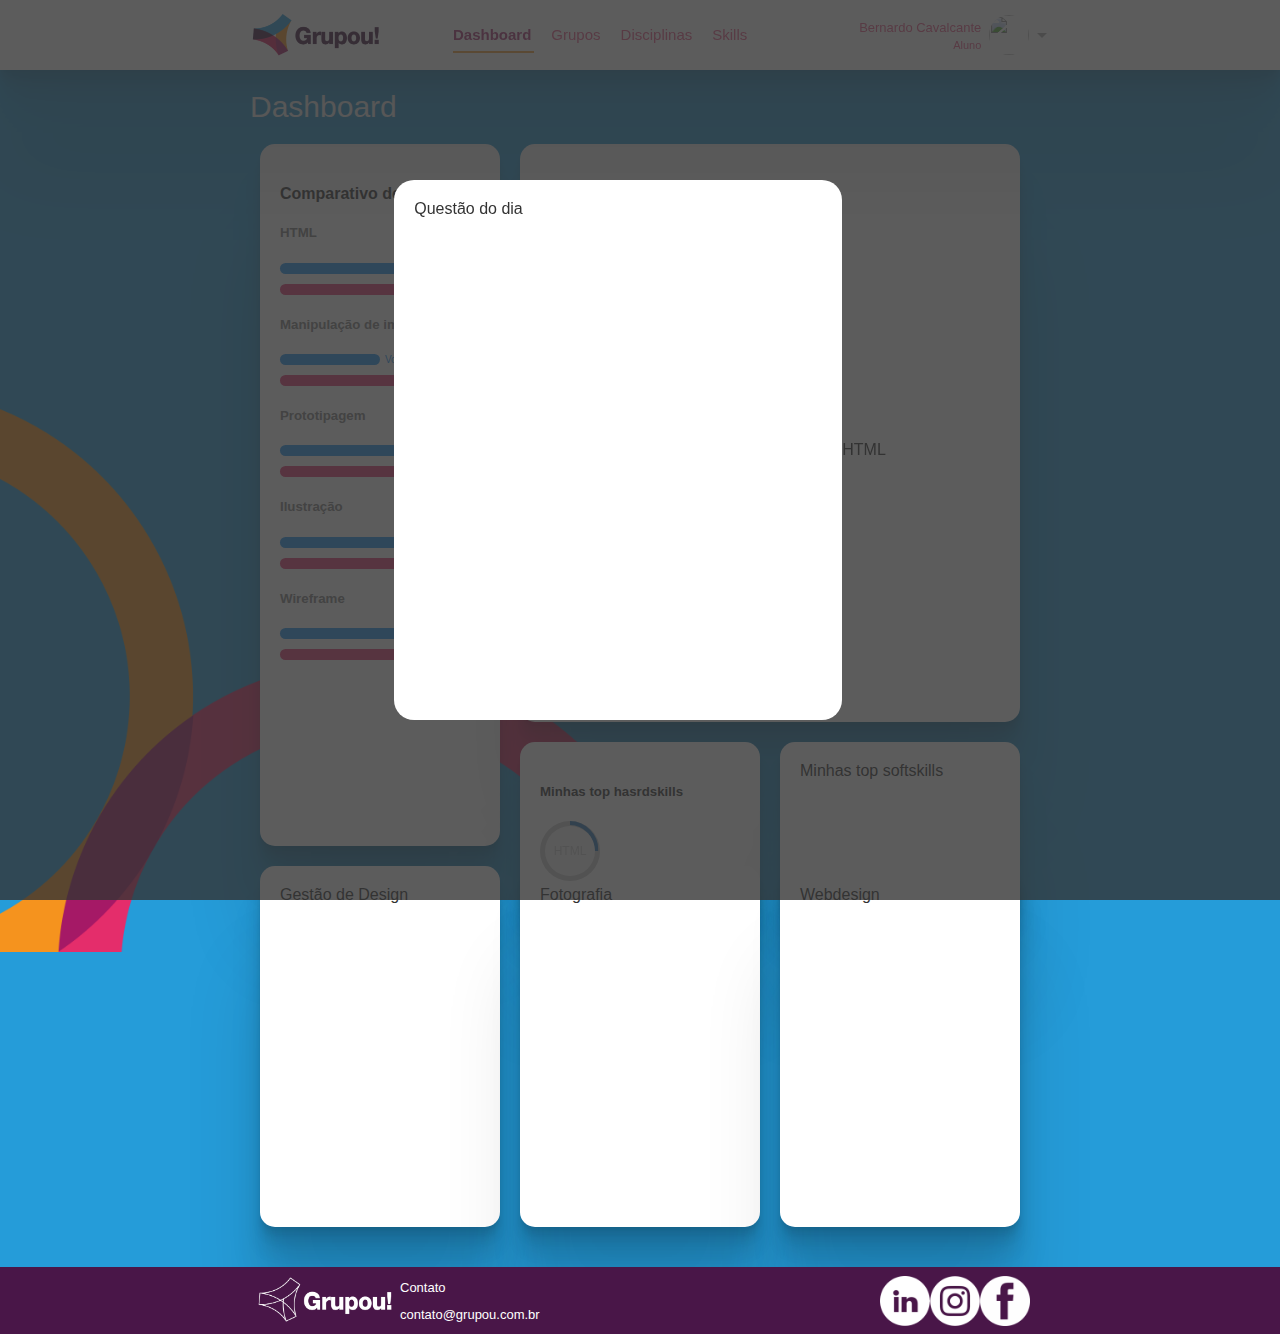
==== index.html @ 5cb22929 "adiciona arquivos" ====
<html>

<head>
    <title>Dashboard - Grupou!</title>
    <link rel="stylesheet" href="style.css"/>
    <link rel="stylesheet" href="circle.css">
</head>

<body>


    <div id="modal-overlay">
        <div id="modal">Questão do dia</div>

         <p>HTML</p>
         </div>
    </div>


    <div id="main">

        <div id="header" class="centered shadow">
            <div id="logo">
                <a href="../login/index.html">
                    <img src="images/logo.png" width="150px" />
                </a>

            </div>
            <div id="menu">
                <ul id="links">
                    <li>
                        <a href="#" class="active">Dashboard</a>
                    </li>
                    <li>
                        <a href="#">Grupos</a>
                    </li>
                    <li>
                        <a href="#">Disciplinas</a>
                    </li>
                    <li>
                        <a href="#">Skills</a>
                    </li>
                </ul>
            </div>
            <div id="profile">
                <div id="containerData">
                    <div>
                        <p>Bernardo Cavalcante</p>
                        <p class="small">Aluno</p>
                    </div>
                </div>
                <div id="avatar">
                    <img class="avatar" height="40px" src="https://randomuser.me/api/portraits/men/3.jpg" />
                </div>
                <div class="arrow-down"></div>
            </div>
        </div>

        <div id="content" class="centered">
            <div id="containerTitle">
                Dashboard
            </div>
            <div id="containerMain">
                <div id="containerLeft">
                    <div class="box shadow">
                        <h4>Comparativo de skills</h4>
                        <div id="skillHtml">
                            <h5>HTML</h5>
                            <div id="skillaluno"><span>Você</span></div>
                            <div id="skillturma"><span>Turma</span></div>
                        </div>
                        <div id="skillManipulacao_imagem">
                            <h5>Manipulação de imagem</h5>
                            <div id="skillaluno"><span>Você</span></div>
                            <div id="skillturma"><span>Turma</span></div>
                        </div>
                        <div id="skillPrototipagem">
                            <h5>Prototipagem</h5>
                            <div id="skillaluno"><span>Você</span></div>
                            <div id="skillturma"><span>Turma</span></div>
                        </div>
                        <div id="skillIlustracao">
                            <h5>Ilustração</h5>
                            <div id="skillaluno"><span>Você</span></div>
                            <div id="skillturma"><span>Turma</span></div>
                        </div>
                        <div id="skillWireframe">
                            <h5>Wireframe</h5>
                            <div id="skillaluno"><span>Você</span></div>
                            <div id="skillturma"><span>Turma</span></div>
                        </div>
                    </div>
                </div>
                <div id="containerRight">
                    <div id="containerTopStudents">
                        <div class="box shadow">
                            <h4>Alunos top skills</h4>

                            <div id="moldura-skill">

                                <div class="circle"> 
                                    <img src="https://i.stack.imgur.com/atUuf.png"
                                    width="108" height="80" border="0" alt="" style="display:block; border:none;">
                                </div>
                                <h5>Juliano Almeida</h5>
                                <h6>HTML</h6>
                            </div>
                            <div id="moldura-skill">
                                <div class="circle">
                                    <img src="https://i.stack.imgur.com/atUuf.png"
                                    width="108" height="80" border="0" alt="" style="display:block; border:none;">
                                </div>
                                <h5>Juliano Almeida</h5>
                                <h6>Ilustração</h6>
                            </div>
                            <div id="moldura-skill">
                                <div class="circle">
                                    <img src="https://i.stack.imgur.com/atUuf.png"
                                    width="108" height="80" border="0" alt="" style="display:block; border:none;">
                                </div>
                                <h5>Juliano Almeida</h5> 
                                <h6>C#</h6>

                                <div id="moldura-skill">
                                <div class="circle">
                                    <img src="https://i.stack.imgur.com/atUuf.png"
                                    width="108" height="80" border="0" alt="" style="display:block; border:none;">
                                </div>
                                <h5>Juliano Almeida</h5>
                                <h6>HTML</h6>
                            </div>
                            <div id="moldura-skill">
                                <div class="circle">
                                    <img src="https://i.stack.imgur.com/atUuf.png"
                                    width="108" height="80" border="0" alt="" style="display:block; border:none;">
                                </div>
                                <h5>Juliano Almeida</h5>
                                <h6>Ilustração</h6>
                            </div>
                          

                            </div>
                        </div>
                    </div>
                    <div id="containerSkills">
                        <div id="hardSkills">
                            <div class="box shadow">
                                <h5>Minhas top hasrdskills</h5>
                                <div class="c100 p25">
                                    <span>HTML</span>
                                    <div class="slice">
                                        <div class="bar"></div>
                                        <div class="fill"></div>
                                    </div>
                                </div>
                            </div>

                        </div>
                        <div id="softSkills">
                            <div class="box shadow">Minhas top softskills</div>
                        </div>
                    </div>
                </div>
            </div>
            <div id="containerSubjects">
                <div class="box shadow">Gestão de Design</div>
                <div class="box shadow">Fotografia</div>
                <div class="box shadow">Webdesign</div>
            </div>

        </div>

        <div id="footer" class="centered">
            <div id="logo">

                <img src="images/logo_white.png" width="150px" />


            </div>
            <div id="about">
                <p>Contato</p>
                <p>contato@grupou.com.br</p>
            </div>
            <div id="social">
                <img src="images/logo_linkedin.png" width="50px" />
                <img src="images/logo_instagram.png" width="50px" />
                <img src="images/logo_facebook.png" width="50px" />
            </div>
        </div>

    </div>

</body>

</html>
---- style.css ----
body {
    margin: 0;
    color: #fff;
    font-family: Verdana, Geneva, Tahoma, sans-serif;
    background: url(images/grafismo_backgroud.png) no-repeat fixed;
    background-color: #259cd9;
    background-size: 700px;
    background-position: left;
    background-position-y: 400px;
    color: #333;
}

a {
    text-decoration: none;
}

#main {
    display: flex;
    flex-direction: column;
    height: 100vh;
}

#header {
    background-color: #fff;
    height: 70px;
    display: flex;
    align-items: center;
    box-sizing: border-box;
    position: fixed;
    width: 100vw;
}

#header #logo {
    flex: 2;
    margin-left: -7px;
}

#header #menu {
    flex: 3;
    margin-top: 8px;
}

#header #menu ul#links {
    display: flex;
    flex-direction: row;
    list-style-type: none;
    color: #e85989;
}

#header #menu ul#links li {
    flex: 1
}

#header #menu ul#links li a {
    color: #e85989;
    font-size: 15px;
    margin-left: 20px;
}

#header #menu ul#links li a:after {
    content: ' ';
    border-bottom: 2px solid #fff;
    height: 2px;
    display: flex;
    width: 15%;
    padding-top: 5px;
    margin-left: 20px;
    padding-right: 67%;
}

#header #menu ul#links li a.active {
    color: #AC3376;
    font-weight: bold;
}

#header #menu ul#links li a:hover {
    color: #AC3376;
}

#header #menu ul#links li a:hover:after,
#header #menu ul#links li a.active:after {
    content: ' ';
    border-bottom: 2px solid #f59e3a;
    height: 2px;
    display: flex;
    width: 15%;
    padding-top: 5px;
}

#header #profile {
    flex: 1;
    display: flex;
    align-items: center;
    justify-content: flex-end;
    min-width: 300px;
}

#header #profile #containerData {
    display: flex;
    flex-direction: column;
}

#header #profile #containerData p {
    font-size: 13px;
    line-height: 4px;
    color: #e85989;
    text-align: right;
}

#header #profile #containerData p.small {
    font-size: 11px;
}

#header #profile #avatar {
    padding: 0px 8px;
}

.avatar {
    border-radius: 50%;
}

.arrow-down {
    width: 0;
    height: 0;
    border-left: 5px solid transparent;
    border-right: 5px solid transparent;
    border-top: 5px solid #aaa;
}

#content {
    flex: 1;
    display: flex;
    flex-direction: column;
    margin-top: 90px;
    margin-bottom: 50px;
}

#content #containerTitle {
    color: #fff;
    font-size: 30px;
}

#content #containerMain {
    flex: 2;
    display: flex;
    min-height: 600px;
    margin-top: 10px;
}

#content #containerMain #containerLeft {
    flex: 1;
    display: flex;
    flex-direction: column;
}

#content #containerMain #containerLeft h5 {
    color: gray;
}

#content #containerMain #containerLeft #skillHtml #skillaluno {
    width: 80%;
    background-color: #2196F3;
    border-radius: 10px;
    font-size: x-small;
    margin-top: 10px;
}

#content #containerMain #containerLeft #skillHtml #skillturma {
    width: 70%;
    background-color: #E53772;
    border-radius: 10px;
    font-size: x-small;
    margin-top: 10px;
}

#content #containerMain #containerLeft #skillHtml #skillaluno span {
    color: #2196F3;
    padding-left: 105%;
}

#content #containerMain #containerLeft #skillHtml #skillturma span {
    color: #E53772;
    padding-left: 105%;
}

#content #containerMain #containerLeft #skillManipulacao_imagem #skillaluno {
    width: 50%;
    background-color: #2196F3;
    border-radius: 10px;
    font-size: x-small;
    margin-top: 10px;
}

#content #containerMain #containerLeft #skillManipulacao_imagem #skillturma {
    width: 65%;
    background-color: #E53772;
    border-radius: 10px;
    font-size: x-small;
    margin-top: 10px;
}

#content #containerMain #containerLeft #skillManipulacao_imagem #skillaluno span {
    color: #2196F3;
    padding-left: 105%;
}

#content #containerMain #containerLeft #skillManipulacao_imagem #skillturma span {
    color: #E53772;
    padding-left: 105%;
}

#content #containerMain #containerLeft #skillPrototipagem #skillaluno {
    width: 90%;
    background-color: #2196F3;
    border-radius: 10px;
    font-size: x-small;
    margin-top: 10px;
}

#content #containerMain #containerLeft #skillPrototipagem #skillturma {
    width: 60%;
    background-color: #E53772;
    border-radius: 10px;
    font-size: x-small;
    margin-top: 10px;
}

#content #containerMain #containerLeft #skillPrototipagem #skillaluno span {
    color: #2196F3;
    padding-left: 105%;
}

#content #containerMain #containerLeft #skillPrototipagem #skillturma span {
    color: #E53772;
    padding-left: 105%;
}

#content #containerMain #containerLeft #skillIlustracao #skillaluno {
    width: 63%;
    background-color: #2196F3;
    border-radius: 10px;
    font-size: x-small;
    margin-top: 10px;
}

#content #containerMain #containerLeft #skillIlustracao #skillturma {
    width: 87%;
    background-color: #E53772;
    border-radius: 10px;
    font-size: x-small;
    margin-top: 10px;
}

#content #containerMain #containerLeft #skillIlustracao #skillaluno span {
    color: #2196F3;
    padding-left: 105%;
}

#content #containerMain #containerLeft #skillIlustracao #skillturma span {
    color: #E53772;
    padding-left: 105%;
}

#content #containerMain #containerLeft #skillWireframe #skillaluno {
    width: 63%;
    background-color: #2196F3;
    border-radius: 10px;
    font-size: x-small;
    margin-top: 10px;
}

#content #containerMain #containerLeft #skillWireframe #skillturma {
    width: 79%;
    background-color: #E53772;
    border-radius: 10px;
    font-size: x-small;
    margin-top: 10px;
}

#content #containerMain #containerLeft #skillWireframe #skillaluno span {
    color: #2196F3;
    padding-left: 105%;
}

#content #containerMain #containerLeft #skillWireframe #skillturma span {
    color: #E53772;
    padding-left: 105%;
}

#content #containerMain #containerRight {
    flex: 2;
    display: flex;
    flex-direction: column;
}

#content #containerMain #containerRight #containerTopStudents {
    flex: 1;
    display: flex;
    flex-direction: column;
}

#content #containerMain #containerRight #containerTopStudents #moldura-skill {
    display: inline-block;
}

#content #containerMain #containerRight #containerTopStudents h5 {
    padding-left: 45px;
}

#content #containerMain #containerRight #containerTopStudents h6 {
    padding-left: 85px;
}

.circle {
    flex: 2;
    background-color: #aaa;
    border-radius: 50%;
    width: 60px;
    height: 60px;
    overflow: hidden;
    display: inline-block;
    margin: 0px 0px 0px 0px;
}


.circle img {
    flex: 1;
    display: flex;
    bottom: 0;s
    width: 20%;
    padding-top: 0px;
}

#content #containerMain #containerRight #containerSkills {
    flex: 1;
    display: flex;
}

#content #containerMain #containerRight #containerSkills #hardSkills {
    flex: 1;
    display: flex;
    flex-direction: column;
}

#content #containerMain #containerRight #containerSkills #softSkills {
    flex: 1;
    display: flex;
    flex-direction: column;
}

#content #containerSubjects {
    flex: 1;
    display: flex;
    min-height: 300px;
}

#footer {
    background-color: #491648;
    height: 120px;
    display: flex;
}

#footer #logo {
    flex: 1;
    display: flex;
    align-items: center;
}

#footer #about {
    flex: 4;
    display: flex;
    flex-direction: column;
    justify-content: center;
}

#footer #about p {
    font-size: 13px;
    line-height: 1px;
    color: #fff;
}

#footer #social {
    flex: 1;
    display: flex;
    justify-content: space-between;
    align-items: center;
}

#modal-overlay {
    height: 100vh;
    width: 100vw;
    position: absolute;
    background-color: rgb(51, 51, 51, 0.8);
    display: flex;
    justify-content: center;
    align-items: center;
    z-index: 200;
}

#modal {
    width: 35vw;
    height: 60vh;
    background-color: #fff;
    border-radius: 20px;
    padding: 20px;
    box-sizing: border-box;
}

@media only screen and (min-width:1200px) {
    .centered {
        padding: 0px 250px;
    }
}


/* DASHBOARD */

.box {
    background-color: #fff;
    height: 100%;
    border-radius: 15px;
    padding: 20px;
    box-sizing: border-box;
    color: #333;
    margin: 10px;
    flex-direction: column;
    flex: 1;
}

.shadow {
    box-shadow: 0 2.8px 2.2px rgba(0, 0, 0, 0.034), 0 6.7px 5.3px rgba(0, 0, 0, 0.048), 0 12.5px 10px rgba(0, 0, 0, 0.06), 0 22.3px 17.9px rgba(0, 0, 0, 0.072), 0 41.8px 33.4px rgba(0, 0, 0, 0.086), 0 100px 80px rgba(0, 0, 0, 0.12)

}
---- circle.css ----
.rect-auto,
.c100.p51 .slice,
.c100.p52 .slice,
.c100.p53 .slice,
.c100.p54 .slice,
.c100.p55 .slice,
.c100.p56 .slice,
.c100.p57 .slice,
.c100.p58 .slice,
.c100.p59 .slice,
.c100.p60 .slice,
.c100.p61 .slice,
.c100.p62 .slice,
.c100.p63 .slice,
.c100.p64 .slice,
.c100.p65 .slice,
.c100.p66 .slice,
.c100.p67 .slice,
.c100.p68 .slice,
.c100.p69 .slice,
.c100.p70 .slice,
.c100.p71 .slice,
.c100.p72 .slice,
.c100.p73 .slice,
.c100.p74 .slice,
.c100.p75 .slice,
.c100.p76 .slice,
.c100.p77 .slice,
.c100.p78 .slice,
.c100.p79 .slice,
.c100.p80 .slice,
.c100.p81 .slice,
.c100.p82 .slice,
.c100.p83 .slice,
.c100.p84 .slice,
.c100.p85 .slice,
.c100.p86 .slice,
.c100.p87 .slice,
.c100.p88 .slice,
.c100.p89 .slice,
.c100.p90 .slice,
.c100.p91 .slice,
.c100.p92 .slice,
.c100.p93 .slice,
.c100.p94 .slice,
.c100.p95 .slice,
.c100.p96 .slice,
.c100.p97 .slice,
.c100.p98 .slice,
.c100.p99 .slice,
.c100.p100 .slice {
  clip: rect(auto, auto, auto, auto);
}
.pie,
.c100 .bar,
.c100.p51 .fill,
.c100.p52 .fill,
.c100.p53 .fill,
.c100.p54 .fill,
.c100.p55 .fill,
.c100.p56 .fill,
.c100.p57 .fill,
.c100.p58 .fill,
.c100.p59 .fill,
.c100.p60 .fill,
.c100.p61 .fill,
.c100.p62 .fill,
.c100.p63 .fill,
.c100.p64 .fill,
.c100.p65 .fill,
.c100.p66 .fill,
.c100.p67 .fill,
.c100.p68 .fill,
.c100.p69 .fill,
.c100.p70 .fill,
.c100.p71 .fill,
.c100.p72 .fill,
.c100.p73 .fill,
.c100.p74 .fill,
.c100.p75 .fill,
.c100.p76 .fill,
.c100.p77 .fill,
.c100.p78 .fill,
.c100.p79 .fill,
.c100.p80 .fill,
.c100.p81 .fill,
.c100.p82 .fill,
.c100.p83 .fill,
.c100.p84 .fill,
.c100.p85 .fill,
.c100.p86 .fill,
.c100.p87 .fill,
.c100.p88 .fill,
.c100.p89 .fill,
.c100.p90 .fill,
.c100.p91 .fill,
.c100.p92 .fill,
.c100.p93 .fill,
.c100.p94 .fill,
.c100.p95 .fill,
.c100.p96 .fill,
.c100.p97 .fill,
.c100.p98 .fill,
.c100.p99 .fill,
.c100.p100 .fill {
  position: absolute;
  border: 0.08em solid #307bbb;
  width: 0.84em;
  height: 0.84em;
  clip: rect(0em, 0.5em, 1em, 0em);
  border-radius: 50%;
  -webkit-transform: rotate(0deg);
  -moz-transform: rotate(0deg);
  -ms-transform: rotate(0deg);
  -o-transform: rotate(0deg);
  transform: rotate(0deg);
}
.pie-fill,
.c100.p51 .bar:after,
.c100.p51 .fill,
.c100.p52 .bar:after,
.c100.p52 .fill,
.c100.p53 .bar:after,
.c100.p53 .fill,
.c100.p54 .bar:after,
.c100.p54 .fill,
.c100.p55 .bar:after,
.c100.p55 .fill,
.c100.p56 .bar:after,
.c100.p56 .fill,
.c100.p57 .bar:after,
.c100.p57 .fill,
.c100.p58 .bar:after,
.c100.p58 .fill,
.c100.p59 .bar:after,
.c100.p59 .fill,
.c100.p60 .bar:after,
.c100.p60 .fill,
.c100.p61 .bar:after,
.c100.p61 .fill,
.c100.p62 .bar:after,
.c100.p62 .fill,
.c100.p63 .bar:after,
.c100.p63 .fill,
.c100.p64 .bar:after,
.c100.p64 .fill,
.c100.p65 .bar:after,
.c100.p65 .fill,
.c100.p66 .bar:after,
.c100.p66 .fill,
.c100.p67 .bar:after,
.c100.p67 .fill,
.c100.p68 .bar:after,
.c100.p68 .fill,
.c100.p69 .bar:after,
.c100.p69 .fill,
.c100.p70 .bar:after,
.c100.p70 .fill,
.c100.p71 .bar:after,
.c100.p71 .fill,
.c100.p72 .bar:after,
.c100.p72 .fill,
.c100.p73 .bar:after,
.c100.p73 .fill,
.c100.p74 .bar:after,
.c100.p74 .fill,
.c100.p75 .bar:after,
.c100.p75 .fill,
.c100.p76 .bar:after,
.c100.p76 .fill,
.c100.p77 .bar:after,
.c100.p77 .fill,
.c100.p78 .bar:after,
.c100.p78 .fill,
.c100.p79 .bar:after,
.c100.p79 .fill,
.c100.p80 .bar:after,
.c100.p80 .fill,
.c100.p81 .bar:after,
.c100.p81 .fill,
.c100.p82 .bar:after,
.c100.p82 .fill,
.c100.p83 .bar:after,
.c100.p83 .fill,
.c100.p84 .bar:after,
.c100.p84 .fill,
.c100.p85 .bar:after,
.c100.p85 .fill,
.c100.p86 .bar:after,
.c100.p86 .fill,
.c100.p87 .bar:after,
.c100.p87 .fill,
.c100.p88 .bar:after,
.c100.p88 .fill,
.c100.p89 .bar:after,
.c100.p89 .fill,
.c100.p90 .bar:after,
.c100.p90 .fill,
.c100.p91 .bar:after,
.c100.p91 .fill,
.c100.p92 .bar:after,
.c100.p92 .fill,
.c100.p93 .bar:after,
.c100.p93 .fill,
.c100.p94 .bar:after,
.c100.p94 .fill,
.c100.p95 .bar:after,
.c100.p95 .fill,
.c100.p96 .bar:after,
.c100.p96 .fill,
.c100.p97 .bar:after,
.c100.p97 .fill,
.c100.p98 .bar:after,
.c100.p98 .fill,
.c100.p99 .bar:after,
.c100.p99 .fill,
.c100.p100 .bar:after,
.c100.p100 .fill {
  -webkit-transform: rotate(180deg);
  -moz-transform: rotate(180deg);
  -ms-transform: rotate(180deg);
  -o-transform: rotate(180deg);
  transform: rotate(180deg);
}
.c100 {
  position: relative;
  font-size: 60px;
  width: 1em;
  height: 1em;
  border-radius: 50%;
  float: left;
  margin: 0 0.1em 0.1em 0;
  background-color: #cccccc;
}
.c100 *,
.c100 *:before,
.c100 *:after {
  -webkit-box-sizing: content-box;
  -moz-box-sizing: content-box;
  box-sizing: content-box;
}
.c100.center {
  float: flex;
  margin: 0 auto;
}
.c100.big {
  font-size: 240px;
}
.c100.small {
  font-size: 80px;
}
.c100 > span {
  position: absolute;
  width: 80%;
  z-index: 1;
  left: 0;
  top: 0;
  width: 5em;
  line-height: 5em;
  font-size: 0.2em;
  color: #cccccc;
  display: block;
  text-align: center;
  white-space: nowrap;
  -webkit-transition-property: all;
  -moz-transition-property: all;
  -o-transition-property: all;
  transition-property: all;
  -webkit-transition-duration: 0.2s;
  -moz-transition-duration: 0.2s;
  -o-transition-duration: 0.2s;
  transition-duration: 0.2s;
  -webkit-transition-timing-function: ease-out;
  -moz-transition-timing-function: ease-out;
  -o-transition-timing-function: ease-out;
  transition-timing-function: ease-out;
}
.c100:after {
  position: absolute;
  top: 0.08em;
  left: 0.08em;
  display: block;
  content: " ";
  border-radius: 50%;
  background-color: #f5f5f5;
  width: 0.84em;
  height: 0.84em;
  -webkit-transition-property: all;
  -moz-transition-property: all;
  -o-transition-property: all;
  transition-property: all;
  -webkit-transition-duration: 0.2s;
  -moz-transition-duration: 0.2s;
  -o-transition-duration: 0.2s;
  transition-duration: 0.2s;
  -webkit-transition-timing-function: ease-in;
  -moz-transition-timing-function: ease-in;
  -o-transition-timing-function: ease-in;
  transition-timing-function: ease-in;
}
.c100 .slice {
  position: absolute;
  width: 1em;
  height: 1em;
  clip: rect(0em, 1em, 1em, 0.5em);
}
.c100.p1 .bar {
  -webkit-transform: rotate(3.6deg);
  -moz-transform: rotate(3.6deg);
  -ms-transform: rotate(3.6deg);
  -o-transform: rotate(3.6deg);
  transform: rotate(3.6deg);
}
.c100.p2 .bar {
  -webkit-transform: rotate(7.2deg);
  -moz-transform: rotate(7.2deg);
  -ms-transform: rotate(7.2deg);
  -o-transform: rotate(7.2deg);
  transform: rotate(7.2deg);
}
.c100.p3 .bar {
  -webkit-transform: rotate(10.8deg);
  -moz-transform: rotate(10.8deg);
  -ms-transform: rotate(10.8deg);
  -o-transform: rotate(10.8deg);
  transform: rotate(10.8deg);
}
.c100.p4 .bar {
  -webkit-transform: rotate(14.4deg);
  -moz-transform: rotate(14.4deg);
  -ms-transform: rotate(14.4deg);
  -o-transform: rotate(14.4deg);
  transform: rotate(14.4deg);
}
.c100.p5 .bar {
  -webkit-transform: rotate(18deg);
  -moz-transform: rotate(18deg);
  -ms-transform: rotate(18deg);
  -o-transform: rotate(18deg);
  transform: rotate(18deg);
}
.c100.p6 .bar {
  -webkit-transform: rotate(21.6deg);
  -moz-transform: rotate(21.6deg);
  -ms-transform: rotate(21.6deg);
  -o-transform: rotate(21.6deg);
  transform: rotate(21.6deg);
}
.c100.p7 .bar {
  -webkit-transform: rotate(25.2deg);
  -moz-transform: rotate(25.2deg);
  -ms-transform: rotate(25.2deg);
  -o-transform: rotate(25.2deg);
  transform: rotate(25.2deg);
}
.c100.p8 .bar {
  -webkit-transform: rotate(28.8deg);
  -moz-transform: rotate(28.8deg);
  -ms-transform: rotate(28.8deg);
  -o-transform: rotate(28.8deg);
  transform: rotate(28.8deg);
}
.c100.p9 .bar {
  -webkit-transform: rotate(32.4deg);
  -moz-transform: rotate(32.4deg);
  -ms-transform: rotate(32.4deg);
  -o-transform: rotate(32.4deg);
  transform: rotate(32.4deg);
}
.c100.p10 .bar {
  -webkit-transform: rotate(36deg);
  -moz-transform: rotate(36deg);
  -ms-transform: rotate(36deg);
  -o-transform: rotate(36deg);
  transform: rotate(36deg);
}
.c100.p11 .bar {
  -webkit-transform: rotate(39.6deg);
  -moz-transform: rotate(39.6deg);
  -ms-transform: rotate(39.6deg);
  -o-transform: rotate(39.6deg);
  transform: rotate(39.6deg);
}
.c100.p12 .bar {
  -webkit-transform: rotate(43.2deg);
  -moz-transform: rotate(43.2deg);
  -ms-transform: rotate(43.2deg);
  -o-transform: rotate(43.2deg);
  transform: rotate(43.2deg);
}
.c100.p13 .bar {
  -webkit-transform: rotate(46.800000000000004deg);
  -moz-transform: rotate(46.800000000000004deg);
  -ms-transform: rotate(46.800000000000004deg);
  -o-transform: rotate(46.800000000000004deg);
  transform: rotate(46.800000000000004deg);
}
.c100.p14 .bar {
  -webkit-transform: rotate(50.4deg);
  -moz-transform: rotate(50.4deg);
  -ms-transform: rotate(50.4deg);
  -o-transform: rotate(50.4deg);
  transform: rotate(50.4deg);
}
.c100.p15 .bar {
  -webkit-transform: rotate(54deg);
  -moz-transform: rotate(54deg);
  -ms-transform: rotate(54deg);
  -o-transform: rotate(54deg);
  transform: rotate(54deg);
}
.c100.p16 .bar {
  -webkit-transform: rotate(57.6deg);
  -moz-transform: rotate(57.6deg);
  -ms-transform: rotate(57.6deg);
  -o-transform: rotate(57.6deg);
  transform: rotate(57.6deg);
}
.c100.p17 .bar {
  -webkit-transform: rotate(61.2deg);
  -moz-transform: rotate(61.2deg);
  -ms-transform: rotate(61.2deg);
  -o-transform: rotate(61.2deg);
  transform: rotate(61.2deg);
}
.c100.p18 .bar {
  -webkit-transform: rotate(64.8deg);
  -moz-transform: rotate(64.8deg);
  -ms-transform: rotate(64.8deg);
  -o-transform: rotate(64.8deg);
  transform: rotate(64.8deg);
}
.c100.p19 .bar {
  -webkit-transform: rotate(68.4deg);
  -moz-transform: rotate(68.4deg);
  -ms-transform: rotate(68.4deg);
  -o-transform: rotate(68.4deg);
  transform: rotate(68.4deg);
}
.c100.p20 .bar {
  -webkit-transform: rotate(72deg);
  -moz-transform: rotate(72deg);
  -ms-transform: rotate(72deg);
  -o-transform: rotate(72deg);
  transform: rotate(72deg);
}
.c100.p21 .bar {
  -webkit-transform: rotate(75.60000000000001deg);
  -moz-transform: rotate(75.60000000000001deg);
  -ms-transform: rotate(75.60000000000001deg);
  -o-transform: rotate(75.60000000000001deg);
  transform: rotate(75.60000000000001deg);
}
.c100.p22 .bar {
  -webkit-transform: rotate(79.2deg);
  -moz-transform: rotate(79.2deg);
  -ms-transform: rotate(79.2deg);
  -o-transform: rotate(79.2deg);
  transform: rotate(79.2deg);
}
.c100.p23 .bar {
  -webkit-transform: rotate(82.8deg);
  -moz-transform: rotate(82.8deg);
  -ms-transform: rotate(82.8deg);
  -o-transform: rotate(82.8deg);
  transform: rotate(82.8deg);
}
.c100.p24 .bar {
  -webkit-transform: rotate(86.4deg);
  -moz-transform: rotate(86.4deg);
  -ms-transform: rotate(86.4deg);
  -o-transform: rotate(86.4deg);
  transform: rotate(86.4deg);
}
.c100.p25 .bar {
  -webkit-transform: rotate(90deg);
  -moz-transform: rotate(90deg);
  -ms-transform: rotate(90deg);
  -o-transform: rotate(90deg);
  transform: rotate(90deg);
}
.c100.p26 .bar {
  -webkit-transform: rotate(93.60000000000001deg);
  -moz-transform: rotate(93.60000000000001deg);
  -ms-transform: rotate(93.60000000000001deg);
  -o-transform: rotate(93.60000000000001deg);
  transform: rotate(93.60000000000001deg);
}
.c100.p27 .bar {
  -webkit-transform: rotate(97.2deg);
  -moz-transform: rotate(97.2deg);
  -ms-transform: rotate(97.2deg);
  -o-transform: rotate(97.2deg);
  transform: rotate(97.2deg);
}
.c100.p28 .bar {
  -webkit-transform: rotate(100.8deg);
  -moz-transform: rotate(100.8deg);
  -ms-transform: rotate(100.8deg);
  -o-transform: rotate(100.8deg);
  transform: rotate(100.8deg);
}
.c100.p29 .bar {
  -webkit-transform: rotate(104.4deg);
  -moz-transform: rotate(104.4deg);
  -ms-transform: rotate(104.4deg);
  -o-transform: rotate(104.4deg);
  transform: rotate(104.4deg);
}
.c100.p30 .bar {
  -webkit-transform: rotate(108deg);
  -moz-transform: rotate(108deg);
  -ms-transform: rotate(108deg);
  -o-transform: rotate(108deg);
  transform: rotate(108deg);
}
.c100.p31 .bar {
  -webkit-transform: rotate(111.60000000000001deg);
  -moz-transform: rotate(111.60000000000001deg);
  -ms-transform: rotate(111.60000000000001deg);
  -o-transform: rotate(111.60000000000001deg);
  transform: rotate(111.60000000000001deg);
}
.c100.p32 .bar {
  -webkit-transform: rotate(115.2deg);
  -moz-transform: rotate(115.2deg);
  -ms-transform: rotate(115.2deg);
  -o-transform: rotate(115.2deg);
  transform: rotate(115.2deg);
}
.c100.p33 .bar {
  -webkit-transform: rotate(118.8deg);
  -moz-transform: rotate(118.8deg);
  -ms-transform: rotate(118.8deg);
  -o-transform: rotate(118.8deg);
  transform: rotate(118.8deg);
}
.c100.p34 .bar {
  -webkit-transform: rotate(122.4deg);
  -moz-transform: rotate(122.4deg);
  -ms-transform: rotate(122.4deg);
  -o-transform: rotate(122.4deg);
  transform: rotate(122.4deg);
}
.c100.p35 .bar {
  -webkit-transform: rotate(126deg);
  -moz-transform: rotate(126deg);
  -ms-transform: rotate(126deg);
  -o-transform: rotate(126deg);
  transform: rotate(126deg);
}
.c100.p36 .bar {
  -webkit-transform: rotate(129.6deg);
  -moz-transform: rotate(129.6deg);
  -ms-transform: rotate(129.6deg);
  -o-transform: rotate(129.6deg);
  transform: rotate(129.6deg);
}
.c100.p37 .bar {
  -webkit-transform: rotate(133.20000000000002deg);
  -moz-transform: rotate(133.20000000000002deg);
  -ms-transform: rotate(133.20000000000002deg);
  -o-transform: rotate(133.20000000000002deg);
  transform: rotate(133.20000000000002deg);
}
.c100.p38 .bar {
  -webkit-transform: rotate(136.8deg);
  -moz-transform: rotate(136.8deg);
  -ms-transform: rotate(136.8deg);
  -o-transform: rotate(136.8deg);
  transform: rotate(136.8deg);
}
.c100.p39 .bar {
  -webkit-transform: rotate(140.4deg);
  -moz-transform: rotate(140.4deg);
  -ms-transform: rotate(140.4deg);
  -o-transform: rotate(140.4deg);
  transform: rotate(140.4deg);
}
.c100.p40 .bar {
  -webkit-transform: rotate(144deg);
  -moz-transform: rotate(144deg);
  -ms-transform: rotate(144deg);
  -o-transform: rotate(144deg);
  transform: rotate(144deg);
}
.c100.p41 .bar {
  -webkit-transform: rotate(147.6deg);
  -moz-transform: rotate(147.6deg);
  -ms-transform: rotate(147.6deg);
  -o-transform: rotate(147.6deg);
  transform: rotate(147.6deg);
}
.c100.p42 .bar {
  -webkit-transform: rotate(151.20000000000002deg);
  -moz-transform: rotate(151.20000000000002deg);
  -ms-transform: rotate(151.20000000000002deg);
  -o-transform: rotate(151.20000000000002deg);
  transform: rotate(151.20000000000002deg);
}
.c100.p43 .bar {
  -webkit-transform: rotate(154.8deg);
  -moz-transform: rotate(154.8deg);
  -ms-transform: rotate(154.8deg);
  -o-transform: rotate(154.8deg);
  transform: rotate(154.8deg);
}
.c100.p44 .bar {
  -webkit-transform: rotate(158.4deg);
  -moz-transform: rotate(158.4deg);
  -ms-transform: rotate(158.4deg);
  -o-transform: rotate(158.4deg);
  transform: rotate(158.4deg);
}
.c100.p45 .bar {
  -webkit-transform: rotate(162deg);
  -moz-transform: rotate(162deg);
  -ms-transform: rotate(162deg);
  -o-transform: rotate(162deg);
  transform: rotate(162deg);
}
.c100.p46 .bar {
  -webkit-transform: rotate(165.6deg);
  -moz-transform: rotate(165.6deg);
  -ms-transform: rotate(165.6deg);
  -o-transform: rotate(165.6deg);
  transform: rotate(165.6deg);
}
.c100.p47 .bar {
  -webkit-transform: rotate(169.20000000000002deg);
  -moz-transform: rotate(169.20000000000002deg);
  -ms-transform: rotate(169.20000000000002deg);
  -o-transform: rotate(169.20000000000002deg);
  transform: rotate(169.20000000000002deg);
}
.c100.p48 .bar {
  -webkit-transform: rotate(172.8deg);
  -moz-transform: rotate(172.8deg);
  -ms-transform: rotate(172.8deg);
  -o-transform: rotate(172.8deg);
  transform: rotate(172.8deg);
}
.c100.p49 .bar {
  -webkit-transform: rotate(176.4deg);
  -moz-transform: rotate(176.4deg);
  -ms-transform: rotate(176.4deg);
  -o-transform: rotate(176.4deg);
  transform: rotate(176.4deg);
}
.c100.p50 .bar {
  -webkit-transform: rotate(180deg);
  -moz-transform: rotate(180deg);
  -ms-transform: rotate(180deg);
  -o-transform: rotate(180deg);
  transform: rotate(180deg);
}
.c100.p51 .bar {
  -webkit-transform: rotate(183.6deg);
  -moz-transform: rotate(183.6deg);
  -ms-transform: rotate(183.6deg);
  -o-transform: rotate(183.6deg);
  transform: rotate(183.6deg);
}
.c100.p52 .bar {
  -webkit-transform: rotate(187.20000000000002deg);
  -moz-transform: rotate(187.20000000000002deg);
  -ms-transform: rotate(187.20000000000002deg);
  -o-transform: rotate(187.20000000000002deg);
  transform: rotate(187.20000000000002deg);
}
.c100.p53 .bar {
  -webkit-transform: rotate(190.8deg);
  -moz-transform: rotate(190.8deg);
  -ms-transform: rotate(190.8deg);
  -o-transform: rotate(190.8deg);
  transform: rotate(190.8deg);
}
.c100.p54 .bar {
  -webkit-transform: rotate(194.4deg);
  -moz-transform: rotate(194.4deg);
  -ms-transform: rotate(194.4deg);
  -o-transform: rotate(194.4deg);
  transform: rotate(194.4deg);
}
.c100.p55 .bar {
  -webkit-transform: rotate(198deg);
  -moz-transform: rotate(198deg);
  -ms-transform: rotate(198deg);
  -o-transform: rotate(198deg);
  transform: rotate(198deg);
}
.c100.p56 .bar {
  -webkit-transform: rotate(201.6deg);
  -moz-transform: rotate(201.6deg);
  -ms-transform: rotate(201.6deg);
  -o-transform: rotate(201.6deg);
  transform: rotate(201.6deg);
}
.c100.p57 .bar {
  -webkit-transform: rotate(205.20000000000002deg);
  -moz-transform: rotate(205.20000000000002deg);
  -ms-transform: rotate(205.20000000000002deg);
  -o-transform: rotate(205.20000000000002deg);
  transform: rotate(205.20000000000002deg);
}
.c100.p58 .bar {
  -webkit-transform: rotate(208.8deg);
  -moz-transform: rotate(208.8deg);
  -ms-transform: rotate(208.8deg);
  -o-transform: rotate(208.8deg);
  transform: rotate(208.8deg);
}
.c100.p59 .bar {
  -webkit-transform: rotate(212.4deg);
  -moz-transform: rotate(212.4deg);
  -ms-transform: rotate(212.4deg);
  -o-transform: rotate(212.4deg);
  transform: rotate(212.4deg);
}
.c100.p60 .bar {
  -webkit-transform: rotate(216deg);
  -moz-transform: rotate(216deg);
  -ms-transform: rotate(216deg);
  -o-transform: rotate(216deg);
  transform: rotate(216deg);
}
.c100.p61 .bar {
  -webkit-transform: rotate(219.6deg);
  -moz-transform: rotate(219.6deg);
  -ms-transform: rotate(219.6deg);
  -o-transform: rotate(219.6deg);
  transform: rotate(219.6deg);
}
.c100.p62 .bar {
  -webkit-transform: rotate(223.20000000000002deg);
  -moz-transform: rotate(223.20000000000002deg);
  -ms-transform: rotate(223.20000000000002deg);
  -o-transform: rotate(223.20000000000002deg);
  transform: rotate(223.20000000000002deg);
}
.c100.p63 .bar {
  -webkit-transform: rotate(226.8deg);
  -moz-transform: rotate(226.8deg);
  -ms-transform: rotate(226.8deg);
  -o-transform: rotate(226.8deg);
  transform: rotate(226.8deg);
}
.c100.p64 .bar {
  -webkit-transform: rotate(230.4deg);
  -moz-transform: rotate(230.4deg);
  -ms-transform: rotate(230.4deg);
  -o-transform: rotate(230.4deg);
  transform: rotate(230.4deg);
}
.c100.p65 .bar {
  -webkit-transform: rotate(234deg);
  -moz-transform: rotate(234deg);
  -ms-transform: rotate(234deg);
  -o-transform: rotate(234deg);
  transform: rotate(234deg);
}
.c100.p66 .bar {
  -webkit-transform: rotate(237.6deg);
  -moz-transform: rotate(237.6deg);
  -ms-transform: rotate(237.6deg);
  -o-transform: rotate(237.6deg);
  transform: rotate(237.6deg);
}
.c100.p67 .bar {
  -webkit-transform: rotate(241.20000000000002deg);
  -moz-transform: rotate(241.20000000000002deg);
  -ms-transform: rotate(241.20000000000002deg);
  -o-transform: rotate(241.20000000000002deg);
  transform: rotate(241.20000000000002deg);
}
.c100.p68 .bar {
  -webkit-transform: rotate(244.8deg);
  -moz-transform: rotate(244.8deg);
  -ms-transform: rotate(244.8deg);
  -o-transform: rotate(244.8deg);
  transform: rotate(244.8deg);
}
.c100.p69 .bar {
  -webkit-transform: rotate(248.4deg);
  -moz-transform: rotate(248.4deg);
  -ms-transform: rotate(248.4deg);
  -o-transform: rotate(248.4deg);
  transform: rotate(248.4deg);
}
.c100.p70 .bar {
  -webkit-transform: rotate(252deg);
  -moz-transform: rotate(252deg);
  -ms-transform: rotate(252deg);
  -o-transform: rotate(252deg);
  transform: rotate(252deg);
}
.c100.p71 .bar {
  -webkit-transform: rotate(255.6deg);
  -moz-transform: rotate(255.6deg);
  -ms-transform: rotate(255.6deg);
  -o-transform: rotate(255.6deg);
  transform: rotate(255.6deg);
}
.c100.p72 .bar {
  -webkit-transform: rotate(259.2deg);
  -moz-transform: rotate(259.2deg);
  -ms-transform: rotate(259.2deg);
  -o-transform: rotate(259.2deg);
  transform: rotate(259.2deg);
}
.c100.p73 .bar {
  -webkit-transform: rotate(262.8deg);
  -moz-transform: rotate(262.8deg);
  -ms-transform: rotate(262.8deg);
  -o-transform: rotate(262.8deg);
  transform: rotate(262.8deg);
}
.c100.p74 .bar {
  -webkit-transform: rotate(266.40000000000003deg);
  -moz-transform: rotate(266.40000000000003deg);
  -ms-transform: rotate(266.40000000000003deg);
  -o-transform: rotate(266.40000000000003deg);
  transform: rotate(266.40000000000003deg);
}
.c100.p75 .bar {
  -webkit-transform: rotate(270deg);
  -moz-transform: rotate(270deg);
  -ms-transform: rotate(270deg);
  -o-transform: rotate(270deg);
  transform: rotate(270deg);
}
.c100.p76 .bar {
  -webkit-transform: rotate(273.6deg);
  -moz-transform: rotate(273.6deg);
  -ms-transform: rotate(273.6deg);
  -o-transform: rotate(273.6deg);
  transform: rotate(273.6deg);
}
.c100.p77 .bar {
  -webkit-transform: rotate(277.2deg);
  -moz-transform: rotate(277.2deg);
  -ms-transform: rotate(277.2deg);
  -o-transform: rotate(277.2deg);
  transform: rotate(277.2deg);
}
.c100.p78 .bar {
  -webkit-transform: rotate(280.8deg);
  -moz-transform: rotate(280.8deg);
  -ms-transform: rotate(280.8deg);
  -o-transform: rotate(280.8deg);
  transform: rotate(280.8deg);
}
.c100.p79 .bar {
  -webkit-transform: rotate(284.40000000000003deg);
  -moz-transform: rotate(284.40000000000003deg);
  -ms-transform: rotate(284.40000000000003deg);
  -o-transform: rotate(284.40000000000003deg);
  transform: rotate(284.40000000000003deg);
}
.c100.p80 .bar {
  -webkit-transform: rotate(288deg);
  -moz-transform: rotate(288deg);
  -ms-transform: rotate(288deg);
  -o-transform: rotate(288deg);
  transform: rotate(288deg);
}
.c100.p81 .bar {
  -webkit-transform: rotate(291.6deg);
  -moz-transform: rotate(291.6deg);
  -ms-transform: rotate(291.6deg);
  -o-transform: rotate(291.6deg);
  transform: rotate(291.6deg);
}
.c100.p82 .bar {
  -webkit-transform: rotate(295.2deg);
  -moz-transform: rotate(295.2deg);
  -ms-transform: rotate(295.2deg);
  -o-transform: rotate(295.2deg);
  transform: rotate(295.2deg);
}
.c100.p83 .bar {
  -webkit-transform: rotate(298.8deg);
  -moz-transform: rotate(298.8deg);
  -ms-transform: rotate(298.8deg);
  -o-transform: rotate(298.8deg);
  transform: rotate(298.8deg);
}
.c100.p84 .bar {
  -webkit-transform: rotate(302.40000000000003deg);
  -moz-transform: rotate(302.40000000000003deg);
  -ms-transform: rotate(302.40000000000003deg);
  -o-transform: rotate(302.40000000000003deg);
  transform: rotate(302.40000000000003deg);
}
.c100.p85 .bar {
  -webkit-transform: rotate(306deg);
  -moz-transform: rotate(306deg);
  -ms-transform: rotate(306deg);
  -o-transform: rotate(306deg);
  transform: rotate(306deg);
}
.c100.p86 .bar {
  -webkit-transform: rotate(309.6deg);
  -moz-transform: rotate(309.6deg);
  -ms-transform: rotate(309.6deg);
  -o-transform: rotate(309.6deg);
  transform: rotate(309.6deg);
}
.c100.p87 .bar {
  -webkit-transform: rotate(313.2deg);
  -moz-transform: rotate(313.2deg);
  -ms-transform: rotate(313.2deg);
  -o-transform: rotate(313.2deg);
  transform: rotate(313.2deg);
}
.c100.p88 .bar {
  -webkit-transform: rotate(316.8deg);
  -moz-transform: rotate(316.8deg);
  -ms-transform: rotate(316.8deg);
  -o-transform: rotate(316.8deg);
  transform: rotate(316.8deg);
}
.c100.p89 .bar {
  -webkit-transform: rotate(320.40000000000003deg);
  -moz-transform: rotate(320.40000000000003deg);
  -ms-transform: rotate(320.40000000000003deg);
  -o-transform: rotate(320.40000000000003deg);
  transform: rotate(320.40000000000003deg);
}
.c100.p90 .bar {
  -webkit-transform: rotate(324deg);
  -moz-transform: rotate(324deg);
  -ms-transform: rotate(324deg);
  -o-transform: rotate(324deg);
  transform: rotate(324deg);
}
.c100.p91 .bar {
  -webkit-transform: rotate(327.6deg);
  -moz-transform: rotate(327.6deg);
  -ms-transform: rotate(327.6deg);
  -o-transform: rotate(327.6deg);
  transform: rotate(327.6deg);
}
.c100.p92 .bar {
  -webkit-transform: rotate(331.2deg);
  -moz-transform: rotate(331.2deg);
  -ms-transform: rotate(331.2deg);
  -o-transform: rotate(331.2deg);
  transform: rotate(331.2deg);
}
.c100.p93 .bar {
  -webkit-transform: rotate(334.8deg);
  -moz-transform: rotate(334.8deg);
  -ms-transform: rotate(334.8deg);
  -o-transform: rotate(334.8deg);
  transform: rotate(334.8deg);
}
.c100.p94 .bar {
  -webkit-transform: rotate(338.40000000000003deg);
  -moz-transform: rotate(338.40000000000003deg);
  -ms-transform: rotate(338.40000000000003deg);
  -o-transform: rotate(338.40000000000003deg);
  transform: rotate(338.40000000000003deg);
}
.c100.p95 .bar {
  -webkit-transform: rotate(342deg);
  -moz-transform: rotate(342deg);
  -ms-transform: rotate(342deg);
  -o-transform: rotate(342deg);
  transform: rotate(342deg);
}
.c100.p96 .bar {
  -webkit-transform: rotate(345.6deg);
  -moz-transform: rotate(345.6deg);
  -ms-transform: rotate(345.6deg);
  -o-transform: rotate(345.6deg);
  transform: rotate(345.6deg);
}
.c100.p97 .bar {
  -webkit-transform: rotate(349.2deg);
  -moz-transform: rotate(349.2deg);
  -ms-transform: rotate(349.2deg);
  -o-transform: rotate(349.2deg);
  transform: rotate(349.2deg);
}
.c100.p98 .bar {
  -webkit-transform: rotate(352.8deg);
  -moz-transform: rotate(352.8deg);
  -ms-transform: rotate(352.8deg);
  -o-transform: rotate(352.8deg);
  transform: rotate(352.8deg);
}
.c100.p99 .bar {
  -webkit-transform: rotate(356.40000000000003deg);
  -moz-transform: rotate(356.40000000000003deg);
  -ms-transform: rotate(356.40000000000003deg);
  -o-transform: rotate(356.40000000000003deg);
  transform: rotate(356.40000000000003deg);
}
.c100.p100 .bar {
  -webkit-transform: rotate(360deg);
  -moz-transform: rotate(360deg);
  -ms-transform: rotate(360deg);
  -o-transform: rotate(360deg);
  transform: rotate(360deg);
}
.c100:hover {
  cursor: default;
}
.c100:hover > span {
  width: 3.33em;
  line-height: 3.33em;
  font-size: 0.3em;
  color: #307bbb;
}
.c100:hover:after {
  top: 0.04em;
  left: 0.04em;
  width: 0.92em;
  height: 0.92em;
}
.c100.dark {
  background-color: #777777;
}
.c100.dark .bar,
.c100.dark .fill {
  border-color: #c6ff00 !important;
}
.c100.dark > span {
  color: #777777;
}
.c100.dark:after {
  background-color: #666666;
}
.c100.dark:hover > span {
  color: #c6ff00;
}
.c100.green .bar,
.c100.green .fill {
  border-color: #4db53c !important;
}
.c100.green:hover > span {
  color: #4db53c;
}
.c100.green.dark .bar,
.c100.green.dark .fill {
  border-color: #5fd400 !important;
}
.c100.green.dark:hover > span {
  color: #5fd400;
}
.c100.orange .bar,
.c100.orange .fill {
  border-color: #dd9d22 !important;
}
.c100.orange:hover > span {
  color: #dd9d22;
}
.c100.orange.dark .bar,
.c100.orange.dark .fill {
  border-color: #e08833 !important;
}
.c100.orange.dark:hover > span {
  color: #e08833;
}
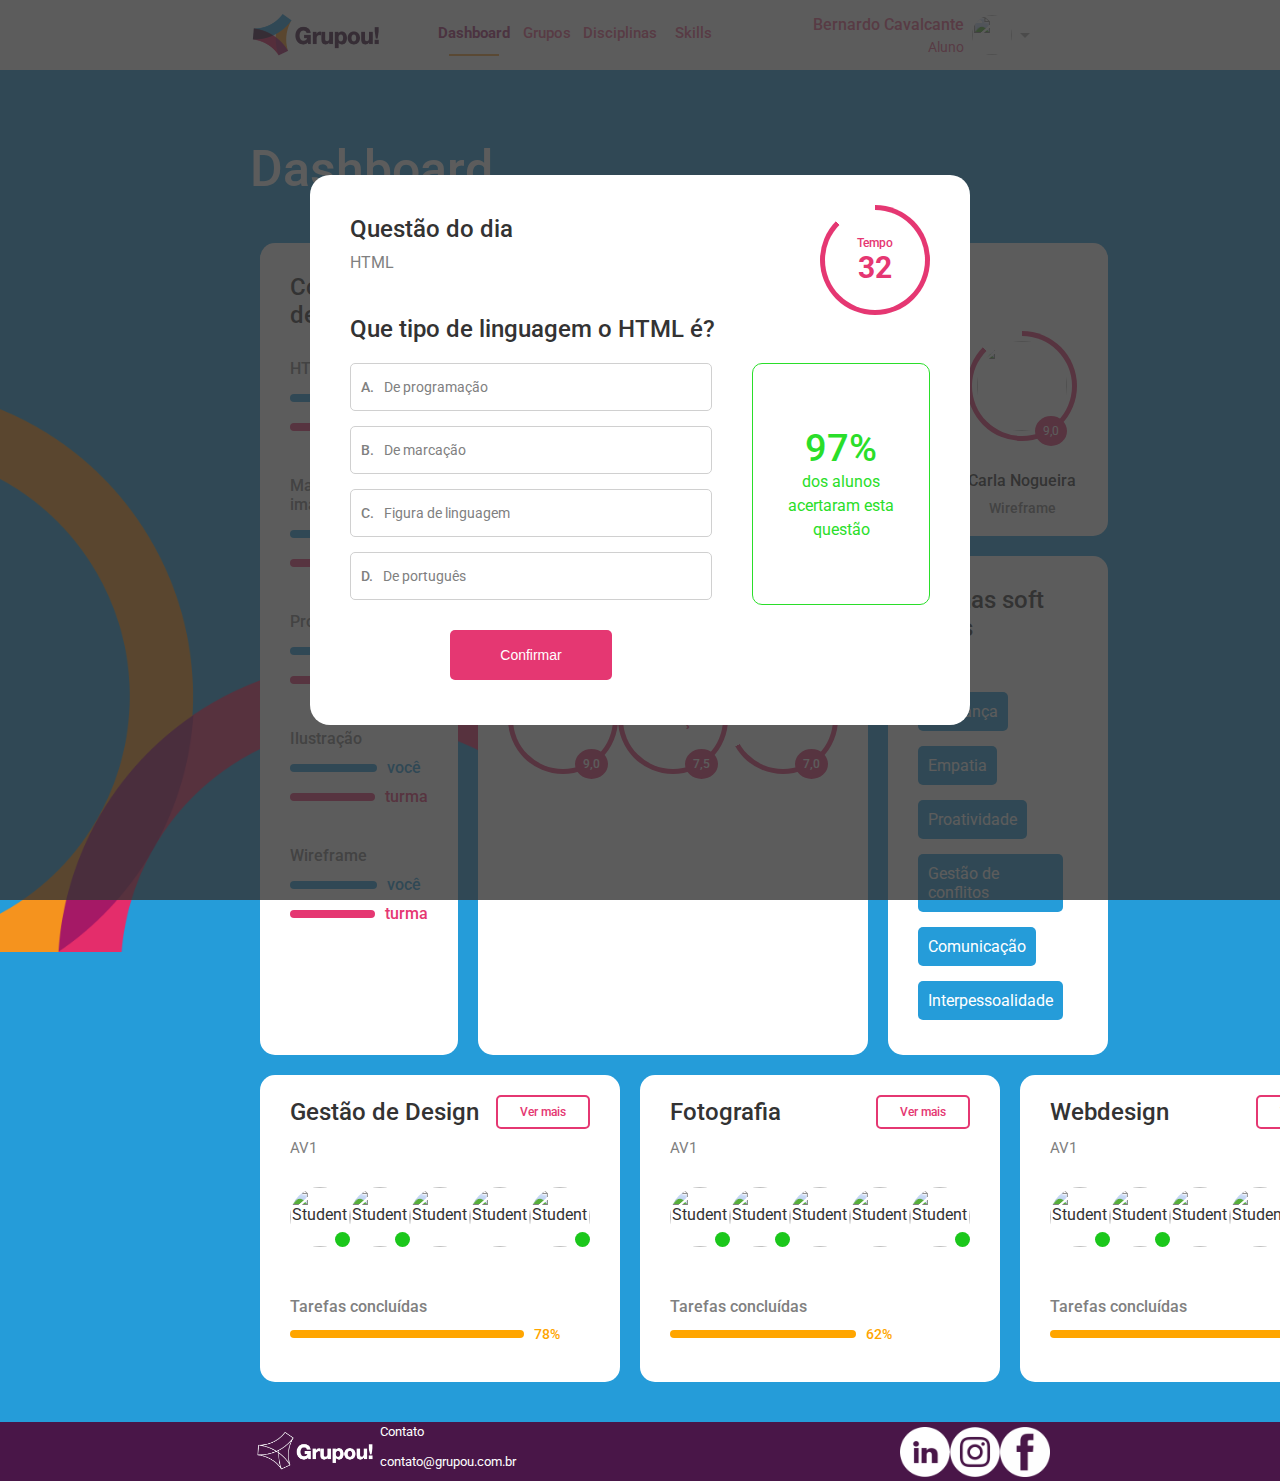
==== commit 7b8b3fd8: "Altera html" ====
--- a/index.html
+++ b/index.html
@@ -10,10 +10,48 @@
 
 
     <div id="modal-overlay">
-        <div id="modal">Questão do dia</div>
-
-         <p>HTML</p>
-         </div>
+        <div id="modal">
+            <header class="modal-header">
+                <div class="modal-header-question">
+                    <h4 class="box-title">Questão do dia</h4>
+                    <p>HTML</p>
+                </div>
+                <div class="stopwatch">
+                    <div class="circle-border d90">
+                        <div class="circle-content"> 
+                            <p class="text">Tempo</p>
+                            <p class="countdown">32</p>
+                        </div>
+                    </div>
+                </div>
+            </header>
+            <main class="modal-main-content">
+                <h4 class="question">Que tipo de linguagem o HTML é?</h4>
+                <div class="modal-content-wrapper">
+                    <section class="modal-question">
+                        <ul>
+                            <li class="option">
+                                <span>A.</span>De programação
+                            </li>
+                            <li class="option">
+                                <span>B.</span>De marcação
+                            </li>
+                            <li class="option">
+                                <span>C.</span>Figura de linguagem
+                            </li>
+                            <li class="option">
+                                <span>D.</span>De português
+                            </li>
+                        </ul>
+                        <button class="submit-answer" type="submit">Confirmar</button>
+                    </section>
+                    <section class="modal-feedback">
+                        <h4 class="hit-percentage">97%</h4>
+                        <p>dos alunos<br> acertaram esta<br> questão</p>
+                    </section>
+                </div>
+            </main>
+        </div>
     </div>
 
 
@@ -45,7 +83,7 @@
             <div id="profile">
                 <div id="containerData">
                     <div>
-                        <p>Bernardo Cavalcante</p>
+                        <p class="profile-name">Bernardo Cavalcante</p>
                         <p class="small">Aluno</p>
                     </div>
                 </div>
@@ -57,115 +95,274 @@
         </div>
 
         <div id="content" class="centered">
-            <div id="containerTitle">
+            <h2 id="containerTitle">
                 Dashboard
-            </div>
+            </h2>
             <div id="containerMain">
                 <div id="containerLeft">
                     <div class="box shadow">
-                        <h4>Comparativo de skills</h4>
-                        <div id="skillHtml">
+                        <h4 class="box-title">Comparativo de skills</h4>
+                        <div class="skill" id="skillHtml">
                             <h5>HTML</h5>
-                            <div id="skillaluno"><span>Você</span></div>
-                            <div id="skillturma"><span>Turma</span></div>
-                        </div>
-                        <div id="skillManipulacao_imagem">
+                            <div class="skill-bar aluno">
+                                <span id="skillaluno"></span>
+                                <span>Você</span>
+                            </div>
+                            <div class="skill-bar turma">
+                                <span id="skillturma"></span>
+                                <span>Turma</span>
+                            </div>
+                        </div>
+                        <div class="skill" id="skillManipulacao_imagem">
                             <h5>Manipulação de imagem</h5>
-                            <div id="skillaluno"><span>Você</span></div>
-                            <div id="skillturma"><span>Turma</span></div>
-                        </div>
-                        <div id="skillPrototipagem">
+                            <div class="skill-bar aluno">
+                                <span id="skillaluno"></span>
+                                <span>Você</span>
+                            </div>
+                            <div class="skill-bar turma">
+                                <span id="skillturma"></span>
+                                <span>Turma</span>
+                            </div>
+                        </div>
+                        <div class="skill" id="skillPrototipagem">
                             <h5>Prototipagem</h5>
-                            <div id="skillaluno"><span>Você</span></div>
-                            <div id="skillturma"><span>Turma</span></div>
-                        </div>
-                        <div id="skillIlustracao">
+                            <div class="skill-bar aluno">
+                                <span id="skillaluno"></span>
+                                <span>Você</span>
+                            </div>
+                            <div class="skill-bar turma">
+                                <span id="skillturma"></span>
+                                <span>Turma</span>
+                            </div>
+                        </div>
+                        <div class="skill" id="skillIlustracao">
                             <h5>Ilustração</h5>
-                            <div id="skillaluno"><span>Você</span></div>
-                            <div id="skillturma"><span>Turma</span></div>
-                        </div>
-                        <div id="skillWireframe">
+                            <div class="skill-bar aluno">
+                                <span id="skillaluno"></span>
+                                <span>Você</span>
+                            </div>
+                            <div class="skill-bar turma">
+                                <span id="skillturma"></span>
+                                <span>Turma</span>
+                            </div>
+                        </div>
+                        <div class="skill" id="skillWireframe">
                             <h5>Wireframe</h5>
-                            <div id="skillaluno"><span>Você</span></div>
-                            <div id="skillturma"><span>Turma</span></div>
+                            <div class="skill-bar aluno">
+                                <span id="skillaluno"></span>
+                                <span>Você</span>
+                            </div>
+                            <div class="skill-bar turma">
+                                <span id="skillturma"></span>
+                                <span>Turma</span>
+                            </div>
                         </div>
                     </div>
                 </div>
                 <div id="containerRight">
                     <div id="containerTopStudents">
                         <div class="box shadow">
-                            <h4>Alunos top skills</h4>
-
-                            <div id="moldura-skill">
-
-                                <div class="circle"> 
-                                    <img src="https://i.stack.imgur.com/atUuf.png"
-                                    width="108" height="80" border="0" alt="" style="display:block; border:none;">
-                                </div>
-                                <h5>Juliano Almeida</h5>
-                                <h6>HTML</h6>
-                            </div>
-                            <div id="moldura-skill">
-                                <div class="circle">
-                                    <img src="https://i.stack.imgur.com/atUuf.png"
-                                    width="108" height="80" border="0" alt="" style="display:block; border:none;">
-                                </div>
-                                <h5>Juliano Almeida</h5>
-                                <h6>Ilustração</h6>
-                            </div>
-                            <div id="moldura-skill">
-                                <div class="circle">
-                                    <img src="https://i.stack.imgur.com/atUuf.png"
-                                    width="108" height="80" border="0" alt="" style="display:block; border:none;">
-                                </div>
-                                <h5>Juliano Almeida</h5> 
-                                <h6>C#</h6>
-
-                                <div id="moldura-skill">
-                                <div class="circle">
-                                    <img src="https://i.stack.imgur.com/atUuf.png"
-                                    width="108" height="80" border="0" alt="" style="display:block; border:none;">
-                                </div>
-                                <h5>Juliano Almeida</h5>
-                                <h6>HTML</h6>
-                            </div>
-                            <div id="moldura-skill">
-                                <div class="circle">
-                                    <img src="https://i.stack.imgur.com/atUuf.png"
-                                    width="108" height="80" border="0" alt="" style="display:block; border:none;">
-                                </div>
-                                <h5>Juliano Almeida</h5>
-                                <h6>Ilustração</h6>
-                            </div>
-                          
-
+                            <h2 class="box-title">Alunos top skills</h2>
+                            <div class="profiles">
+                                <div id="moldura-skill">
+                                    <div class="circle-border d90">
+                                        <div class="circle-content"> 
+                                            <img src="images/profile-photo-1.jpg" alt="">
+                                            <span class="score">9,0</span>
+                                        </div>
+                                    </div>
+                                    <h5>Juliano Almeida</h5>
+                                    <h6>HTML</h6>
+                                </div>
+                                <div id="moldura-skill">
+                                    <div class="circle-border d75">
+                                        <div class="circle-content"> 
+                                            <img src="images/profile-photo-2.png" alt="">
+                                            <span class="score">7,5</span>
+                                        </div>
+                                    </div>
+                                    <h5>Gustavo Assis</h5>
+                                    <h6>Ilustração</h6>
+                                </div>
+                                <div id="moldura-skill">
+                                    <div class="circle-border d90">
+                                        <div class="circle-content"> 
+                                            <img src="images/profile-photo-3.jpg" alt="">
+                                            <span class="score">9,0</span>
+                                        </div>
+                                    </div>
+                                    <h5>Fernando Leme</h5> 
+                                    <h6>C#</h6>
+                                </div>
+                                <div id="moldura-skill">
+                                    <div class="circle-border d75">
+                                        <div class="circle-content"> 
+                                            <img src="images/profile-photo-4.png" alt="">
+                                            <span class="score">7,5</span>
+                                        </div>
+                                    </div>
+                                    <h5>Gabriela Silva</h5>
+                                    <h6>Prototipagem</h6>
+                                </div>
+                                <div id="moldura-skill">
+                                    <div class="circle-border d90">
+                                        <div class="circle-content"> 
+                                            <img src="images/profile-photo-5.jpg" alt="">
+                                            <span class="score">9,0</span>
+                                        </div>
+                                    </div>
+                                    <h5>Carla Nogueira</h5>
+                                    <h6>Wireframe</h6>
+                                </div>
                             </div>
                         </div>
                     </div>
                     <div id="containerSkills">
                         <div id="hardSkills">
                             <div class="box shadow">
-                                <h5>Minhas top hasrdskills</h5>
-                                <div class="c100 p25">
-                                    <span>HTML</span>
-                                    <div class="slice">
-                                        <div class="bar"></div>
-                                        <div class="fill"></div>
-                                    </div>
-                                </div>
+                                <h5 class="box-title">Minhas top hard skills</h5>
+                                <section class="box-content">
+                                    <div class="circle-border d90">
+                                        <div class="circle-content"> 
+                                            <span>HTML</span>
+                                            <span class="score">9,0</span>
+                                        </div>
+                                    </div>
+                                    <div class="circle-border d75">
+                                        <div class="circle-content"> 
+                                            <span>Ilustração</span>
+                                            <span class="score">7,5</span>
+                                        </div>
+                                    </div>
+                                    <div class="circle-border d70">
+                                        <div class="circle-content"> 
+                                            <span>Wireframe</span>
+                                            <span class="score">7,0</span>
+                                        </div>
+                                    </div>
+                                </section>
                             </div>
 
                         </div>
                         <div id="softSkills">
-                            <div class="box shadow">Minhas top softskills</div>
+                            <div class="box shadow">
+                                <h5 class="box-title">Minhas soft skills</h5>
+                                <ul>
+                                    <li class="skill">Liderança</li>
+                                    <li class="skill">Empatia</li>
+                                    <li class="skill">Proatividade</li>
+                                    <li class="skill">Gestão de conflitos</li>
+                                    <li class="skill">Comunicação</li>
+                                    <li class="skill">Interpessoalidade</li>
+                                </ul>
+                            </div>
                         </div>
                     </div>
                 </div>
             </div>
             <div id="containerSubjects">
-                <div class="box shadow">Gestão de Design</div>
-                <div class="box shadow">Fotografia</div>
-                <div class="box shadow">Webdesign</div>
+                <div class="box shadow">
+                    <header class="subjects-header">
+                        <h5 class="box-title">Gestão de Design</h5>
+                        <a class="see-all" href="#">Ver mais</a>
+                    </header>
+                    <h6 class="subtitle">AV1</h6>
+                    <div class="students-list">
+                        <div class="student-item"> 
+                            <img src="images/profile-photo-1.jpg" alt="Student">
+                            <span class="status checked"></span>
+                        </div>
+                        <div class="student-item">
+                            <img src="images/profile-photo-2.png" alt="Student">
+                            <span class="status checked"></span>
+                        </div>
+                        <div class="student-item">
+                            <img src="images/profile-photo-4.png" alt="Student">
+                        </div>
+                        <div class="student-item"> 
+                            <img src="images/profile-photo-2.png" alt="Student">
+                        </div>
+                        <div class="student-item">
+                            <img src="images/profile-photo-4.png" alt="Student">
+                            <span class="status checked"></span>
+                        </div>
+                    </div>
+                    <footer class="tasks-summary">
+                        <h6>Tarefas concluídas</h6>
+                        <div class="progress">
+                            <span class="progress-bar p78"></span>
+                            <span class="progress-number">78%</span>
+                        </div>
+                    </footer>
+                </div>
+                <div class="box shadow">
+                    <header class="subjects-header">
+                        <h5 class="box-title">Fotografia</h5>
+                        <a class="see-all" href="#">Ver mais</a>
+                    </header>
+                    <h6 class="subtitle">AV1</h6>
+                    <div class="students-list">
+                        <div class="student-item"> 
+                            <img src="images/profile-photo-1.jpg" alt="Student">
+                            <span class="status checked"></span>
+                        </div>
+                        <div class="student-item">
+                            <img src="images/profile-photo-2.png" alt="Student">
+                            <span class="status checked"></span>
+                        </div>
+                        <div class="student-item">
+                            <img src="images/profile-photo-4.png" alt="Student">
+                        </div>
+                        <div class="student-item"> 
+                            <img src="images/profile-photo-2.png" alt="Student">
+                        </div>
+                        <div class="student-item">
+                            <img src="images/profile-photo-4.png" alt="Student">
+                            <span class="status checked"></span>
+                        </div>
+                    </div>
+                    <footer class="tasks-summary">
+                        <h6>Tarefas concluídas</h6>
+                        <div class="progress">
+                            <span class="progress-bar p62"></span>
+                            <span class="progress-number">62%</span>
+                        </div>
+                    </footer>
+                </div>
+                <div class="box shadow">
+                    <header class="subjects-header">
+                        <h5 class="box-title">Webdesign</h5>
+                        <a class="see-all" href="#">Ver mais</a>
+                    </header>
+                    <h6 class="subtitle">AV1</h6>
+                    <div class="students-list">
+                        <div class="student-item"> 
+                            <img src="images/profile-photo-1.jpg" alt="Student">
+                            <span class="status checked"></span>
+                        </div>
+                        <div class="student-item">
+                            <img src="images/profile-photo-2.png" alt="Student">
+                            <span class="status checked"></span>
+                        </div>
+                        <div class="student-item">
+                            <img src="images/profile-photo-4.png" alt="Student">
+                        </div>
+                        <div class="student-item"> 
+                            <img src="images/profile-photo-2.png" alt="Student">
+                        </div>
+                        <div class="student-item">
+                            <img src="images/profile-photo-4.png" alt="Student">
+                            <span class="status checked"></span>
+                        </div>
+                    </div>
+                    <footer class="tasks-summary">
+                        <h6>Tarefas concluídas</h6>
+                        <div class="progress">
+                            <span class="progress-bar p93"></span>
+                            <span class="progress-number">93%</span>
+                        </div>
+                    </footer>
+                </div>
             </div>
 
         </div>
--- a/style.css
+++ b/style.css
@@ -1,7 +1,19 @@
+@import url('https://fonts.googleapis.com/css2?family=Roboto:wght@300;400;500&display=swap');
+@import 'css/reset.css';
+@import 'css/vars.css';
+@import 'css/box.css';
+@import 'css/circle.css';
+@import 'css/subjects.css';
+@import 'css/score.css';
+@import 'css/modal.css';
+
+
+
+
 body {
     margin: 0;
     color: #fff;
-    font-family: Verdana, Geneva, Tahoma, sans-serif;
+    font-family: 'Roboto', sans-serif;
     background: url(images/grafismo_backgroud.png) no-repeat fixed;
     background-color: #259cd9;
     background-size: 700px;
@@ -28,6 +40,7 @@
     box-sizing: border-box;
     position: fixed;
     width: 100vw;
+    z-index: 100;
 }
 
 #header #logo {
@@ -48,24 +61,24 @@
 }
 
 #header #menu ul#links li {
-    flex: 1
+    flex: 1;
+    text-align: center;
 }
 
 #header #menu ul#links li a {
     color: #e85989;
     font-size: 15px;
-    margin-left: 20px;
+    font-weight: 500;
 }
 
 #header #menu ul#links li a:after {
     content: ' ';
     border-bottom: 2px solid #fff;
     height: 2px;
-    display: flex;
-    width: 15%;
-    padding-top: 5px;
-    margin-left: 20px;
-    padding-right: 67%;
+    width: 50px;
+    padding-top: 10px;
+    display: flex;
+    margin: auto;
 }
 
 #header #menu ul#links li a.active {
@@ -82,9 +95,8 @@
     content: ' ';
     border-bottom: 2px solid #f59e3a;
     height: 2px;
-    display: flex;
-    width: 15%;
-    padding-top: 5px;
+    width: 50px;
+    padding-top: 10px;
 }
 
 #header #profile {
@@ -101,14 +113,18 @@
 }
 
 #header #profile #containerData p {
-    font-size: 13px;
-    line-height: 4px;
     color: #e85989;
     text-align: right;
 }
 
+#profile .profile-name {
+    margin-bottom: 5px;
+    font-size: 16px;
+    font-weight: 500;
+}
+
 #header #profile #containerData p.small {
-    font-size: 11px;
+    font-size: 14px;
 }
 
 #header #profile #avatar {
@@ -131,17 +147,18 @@
     flex: 1;
     display: flex;
     flex-direction: column;
-    margin-top: 90px;
+    margin-top: 70px;
     margin-bottom: 50px;
 }
 
 #content #containerTitle {
+    margin: 70px 0 25px;
+    font-size: 50px;
+    font-weight: 500;
     color: #fff;
-    font-size: 30px;
 }
 
 #content #containerMain {
-    flex: 2;
     display: flex;
     min-height: 600px;
     margin-top: 10px;
@@ -153,16 +170,46 @@
     flex-direction: column;
 }
 
+#containerLeft .skill {
+    margin-bottom: 40px;
+}
+
+#containerLeft .skill-bar {
+    display: flex;
+    align-items: center;
+    margin-top: 10px;
+}
+
+.skill-bar.aluno {
+    color: #259cd9;
+}
+
+.skill-bar.turma {
+    color: #E53772;
+}
+
+.skill-bar span:first-of-type {
+    margin-right: 10px;
+    height: 8px;
+}
+
+.skill-bar span:nth-of-type(2) {
+    text-transform: lowercase;
+    font-weight: 500;
+    font-size: 16px;
+}
+
 #content #containerMain #containerLeft h5 {
+    font-weight: 500;
+    font-size: 16px;
     color: gray;
 }
 
 #content #containerMain #containerLeft #skillHtml #skillaluno {
     width: 80%;
-    background-color: #2196F3;
-    border-radius: 10px;
-    font-size: x-small;
-    margin-top: 10px;
+    background-color: #259cd9;
+    border-radius: 10px;
+    font-size: x-small;
 }
 
 #content #containerMain #containerLeft #skillHtml #skillturma {
@@ -170,25 +217,25 @@
     background-color: #E53772;
     border-radius: 10px;
     font-size: x-small;
-    margin-top: 10px;
 }
 
 #content #containerMain #containerLeft #skillHtml #skillaluno span {
-    color: #2196F3;
-    padding-left: 105%;
+    color: #259cd9;
+    padding-left: 105%;
+    text-transform: lowercase;
 }
 
 #content #containerMain #containerLeft #skillHtml #skillturma span {
     color: #E53772;
     padding-left: 105%;
+    text-transform: lowercase;
 }
 
 #content #containerMain #containerLeft #skillManipulacao_imagem #skillaluno {
     width: 50%;
-    background-color: #2196F3;
-    border-radius: 10px;
-    font-size: x-small;
-    margin-top: 10px;
+    background-color: #259cd9;
+    border-radius: 10px;
+    font-size: x-small;
 }
 
 #content #containerMain #containerLeft #skillManipulacao_imagem #skillturma {
@@ -196,11 +243,10 @@
     background-color: #E53772;
     border-radius: 10px;
     font-size: x-small;
-    margin-top: 10px;
 }
 
 #content #containerMain #containerLeft #skillManipulacao_imagem #skillaluno span {
-    color: #2196F3;
+    color: #259cd9;
     padding-left: 105%;
 }
 
@@ -211,10 +257,9 @@
 
 #content #containerMain #containerLeft #skillPrototipagem #skillaluno {
     width: 90%;
-    background-color: #2196F3;
-    border-radius: 10px;
-    font-size: x-small;
-    margin-top: 10px;
+    background-color: #259cd9;
+    border-radius: 10px;
+    font-size: x-small;
 }
 
 #content #containerMain #containerLeft #skillPrototipagem #skillturma {
@@ -222,11 +267,10 @@
     background-color: #E53772;
     border-radius: 10px;
     font-size: x-small;
-    margin-top: 10px;
 }
 
 #content #containerMain #containerLeft #skillPrototipagem #skillaluno span {
-    color: #2196F3;
+    color: #259cd9;
     padding-left: 105%;
 }
 
@@ -237,10 +281,9 @@
 
 #content #containerMain #containerLeft #skillIlustracao #skillaluno {
     width: 63%;
-    background-color: #2196F3;
-    border-radius: 10px;
-    font-size: x-small;
-    margin-top: 10px;
+    background-color: #259cd9;
+    border-radius: 10px;
+    font-size: x-small;
 }
 
 #content #containerMain #containerLeft #skillIlustracao #skillturma {
@@ -248,11 +291,10 @@
     background-color: #E53772;
     border-radius: 10px;
     font-size: x-small;
-    margin-top: 10px;
 }
 
 #content #containerMain #containerLeft #skillIlustracao #skillaluno span {
-    color: #2196F3;
+    color: #259cd9;
     padding-left: 105%;
 }
 
@@ -263,10 +305,9 @@
 
 #content #containerMain #containerLeft #skillWireframe #skillaluno {
     width: 63%;
-    background-color: #2196F3;
-    border-radius: 10px;
-    font-size: x-small;
-    margin-top: 10px;
+    background-color: #259cd9;
+    border-radius: 10px;
+    font-size: x-small;
 }
 
 #content #containerMain #containerLeft #skillWireframe #skillturma {
@@ -274,11 +315,10 @@
     background-color: #E53772;
     border-radius: 10px;
     font-size: x-small;
-    margin-top: 10px;
 }
 
 #content #containerMain #containerLeft #skillWireframe #skillaluno span {
-    color: #2196F3;
+    color: #259cd9;
     padding-left: 105%;
 }
 
@@ -299,24 +339,42 @@
     flex-direction: column;
 }
 
+#containerTopStudents .profiles {
+    display: flex;
+    justify-content: space-around;
+}
+
 #content #containerMain #containerRight #containerTopStudents #moldura-skill {
     display: inline-block;
-}
-
-#content #containerMain #containerRight #containerTopStudents h5 {
-    padding-left: 45px;
-}
-
-#content #containerMain #containerRight #containerTopStudents h6 {
-    padding-left: 85px;
+    text-align: center;
+}
+
+#containerTopStudents .box-title {
+    margin-bottom: 30px;
+}
+
+#containerTopStudents .circle-border {
+    margin-bottom: 30px;
+}
+
+#containerTopStudents h5 {
+    margin-bottom: 10px;
+    font-weight: 500;
+    font-size: 16px;
+}
+
+#moldura-skill h6 {
+    font-size: 14px;
+    font-weight: 500;
+    color: gray;
 }
 
 .circle {
     flex: 2;
     background-color: #aaa;
     border-radius: 50%;
-    width: 60px;
-    height: 60px;
+    width: 110px;
+    height: 110px;
     overflow: hidden;
     display: inline-block;
     margin: 0px 0px 0px 0px;
@@ -324,11 +382,8 @@
 
 
 .circle img {
-    flex: 1;
-    display: flex;
-    bottom: 0;s
-    width: 20%;
-    padding-top: 0px;
+    width: 110px;
+    height: 110px;
 }
 
 #content #containerMain #containerRight #containerSkills {
@@ -346,6 +401,29 @@
     flex: 1;
     display: flex;
     flex-direction: column;
+}
+
+#hardSkills .box-title {
+    margin-bottom: 50px;
+}
+
+#hardSkills span {
+    font-weight: 500;
+    color: #E53772;
+}
+
+#softSkills .skill {
+    background-color: #259cd9;
+    display: inline-block;
+    margin: 0 15px 15px 0;
+    padding: 10px;
+    
+    border-radius: 5px;
+    color: #fff;
+}
+
+#softSkills h5 {
+    margin-bottom: 50px;
 }
 
 #content #containerSubjects {
@@ -374,8 +452,9 @@
 }
 
 #footer #about p {
+    margin-bottom: 10px;
     font-size: 13px;
-    line-height: 1px;
+    line-height: 1.5;
     color: #fff;
 }
 
@@ -387,8 +466,8 @@
 }
 
 #modal-overlay {
-    height: 100vh;
-    width: 100vw;
+    height: 100%;
+    width: 100%;
     position: absolute;
     background-color: rgb(51, 51, 51, 0.8);
     display: flex;
@@ -398,11 +477,11 @@
 }
 
 #modal {
-    width: 35vw;
-    height: 60vh;
+    width: 660px;
+    height: 550px;
     background-color: #fff;
     border-radius: 20px;
-    padding: 20px;
+    padding: 30px 40px;
     box-sizing: border-box;
 }
 
@@ -419,15 +498,15 @@
     background-color: #fff;
     height: 100%;
     border-radius: 15px;
-    padding: 20px;
+    padding: 20px 30px;
     box-sizing: border-box;
     color: #333;
     margin: 10px;
-    flex-direction: column;
+    /* flex-direction: column; */
     flex: 1;
 }
 
 .shadow {
-    box-shadow: 0 2.8px 2.2px rgba(0, 0, 0, 0.034), 0 6.7px 5.3px rgba(0, 0, 0, 0.048), 0 12.5px 10px rgba(0, 0, 0, 0.06), 0 22.3px 17.9px rgba(0, 0, 0, 0.072), 0 41.8px 33.4px rgba(0, 0, 0, 0.086), 0 100px 80px rgba(0, 0, 0, 0.12)
+    /* box-shadow: 0 2.8px 2.2px rgba(0, 0, 0, 0.034), 0 6.7px 5.3px rgba(0, 0, 0, 0.048), 0 12.5px 10px rgba(0, 0, 0, 0.06), 0 22.3px 17.9px rgba(0, 0, 0, 0.072), 0 41.8px 33.4px rgba(0, 0, 0, 0.086), 0 100px 80px rgba(0, 0, 0, 0.12) */
 
 }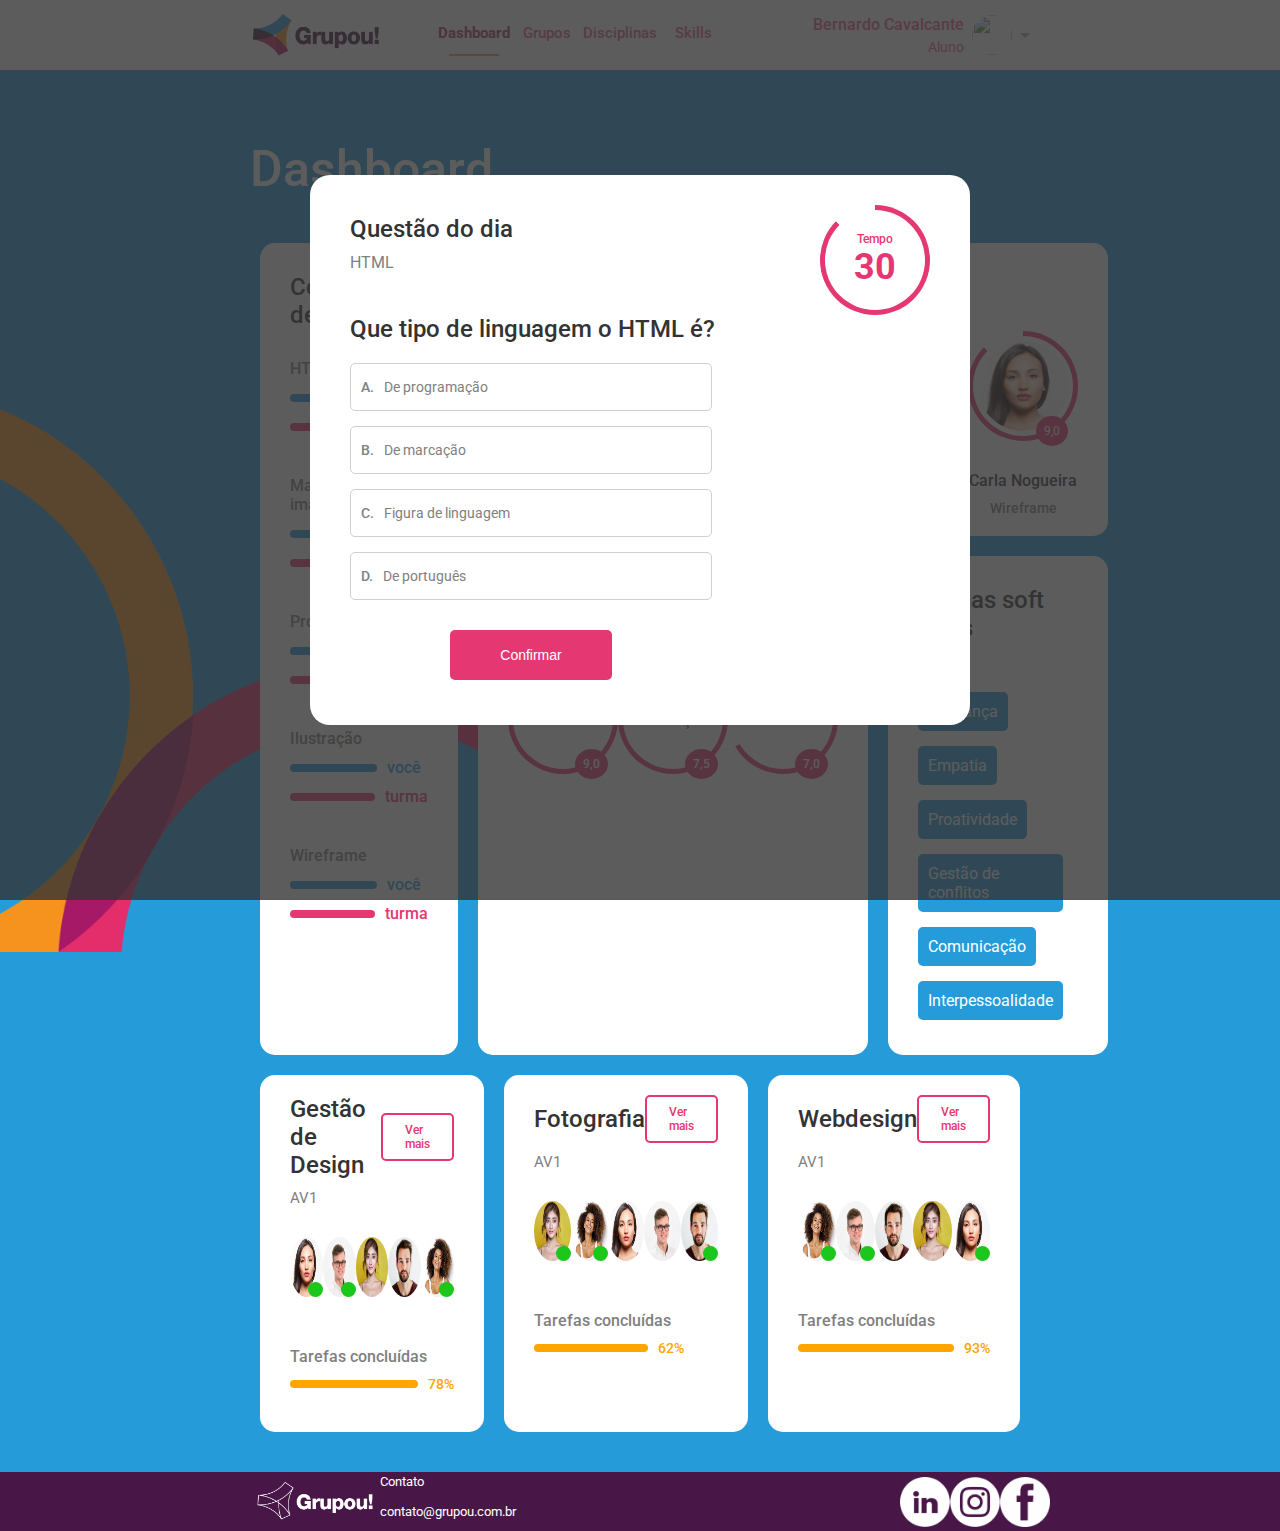
==== commit df2bc2bb: "Atualiza html" ====
--- a/index.html
+++ b/index.html
@@ -3,7 +3,7 @@
 <head>
     <title>Dashboard - Grupou!</title>
     <link rel="stylesheet" href="style.css"/>
-    <link rel="stylesheet" href="circle.css">
+    <meta charset="utf-8">
 </head>
 
 <body>
@@ -20,7 +20,7 @@
                     <div class="circle-border d90">
                         <div class="circle-content"> 
                             <p class="text">Tempo</p>
-                            <p class="countdown">32</p>
+                            <p class="countdown">30</p>
                         </div>
                     </div>
                 </div>
@@ -33,7 +33,7 @@
                             <li class="option">
                                 <span>A.</span>De programação
                             </li>
-                            <li class="option">
+                            <li class="option correct-answer">
                                 <span>B.</span>De marcação
                             </li>
                             <li class="option">
@@ -43,7 +43,7 @@
                                 <span>D.</span>De português
                             </li>
                         </ul>
-                        <button class="submit-answer" type="submit">Confirmar</button>
+                        <button class="submit-answer">Confirmar</button>
                     </section>
                     <section class="modal-feedback">
                         <h4 class="hit-percentage">97%</h4>
@@ -59,7 +59,7 @@
 
         <div id="header" class="centered shadow">
             <div id="logo">
-                <a href="../login/index.html">
+                <a href="index.html">
                     <img src="images/logo.png" width="150px" />
                 </a>
 
@@ -171,7 +171,7 @@
                                             <span class="score">9,0</span>
                                         </div>
                                     </div>
-                                    <h5>Juliano Almeida</h5>
+                                    <h5>Jualiana Almeida</h5>
                                     <h6>HTML</h6>
                                 </div>
                                 <div id="moldura-skill">
@@ -187,7 +187,7 @@
                                 <div id="moldura-skill">
                                     <div class="circle-border d90">
                                         <div class="circle-content"> 
-                                            <img src="images/profile-photo-3.jpg" alt="">
+                                            <img src="images/profile-photo-4.png" alt="">
                                             <span class="score">9,0</span>
                                         </div>
                                     </div>
@@ -197,7 +197,7 @@
                                 <div id="moldura-skill">
                                     <div class="circle-border d75">
                                         <div class="circle-content"> 
-                                            <img src="images/profile-photo-4.png" alt="">
+                                            <img src="images/profile-photo-3.jpg" alt="">
                                             <span class="score">7,5</span>
                                         </div>
                                     </div>
@@ -269,21 +269,21 @@
                     <h6 class="subtitle">AV1</h6>
                     <div class="students-list">
                         <div class="student-item"> 
+                            <img src="images/profile-photo-5.jpg" alt="Student">
+                            <span class="status checked"></span>
+                        </div>
+                        <div class="student-item">
+                            <img src="images/profile-photo-2.png" alt="Student">
+                            <span class="status checked"></span>
+                        </div>
+                        <div class="student-item">
                             <img src="images/profile-photo-1.jpg" alt="Student">
-                            <span class="status checked"></span>
-                        </div>
-                        <div class="student-item">
-                            <img src="images/profile-photo-2.png" alt="Student">
-                            <span class="status checked"></span>
-                        </div>
-                        <div class="student-item">
+                        </div>
+                        <div class="student-item"> 
                             <img src="images/profile-photo-4.png" alt="Student">
                         </div>
-                        <div class="student-item"> 
-                            <img src="images/profile-photo-2.png" alt="Student">
-                        </div>
-                        <div class="student-item">
-                            <img src="images/profile-photo-4.png" alt="Student">
+                        <div class="student-item">
+                            <img src="images/profile-photo-3.jpg" alt="Student">
                             <span class="status checked"></span>
                         </div>
                     </div>
@@ -307,11 +307,11 @@
                             <span class="status checked"></span>
                         </div>
                         <div class="student-item">
-                            <img src="images/profile-photo-2.png" alt="Student">
-                            <span class="status checked"></span>
-                        </div>
-                        <div class="student-item">
-                            <img src="images/profile-photo-4.png" alt="Student">
+                            <img src="images/profile-photo-3.jpg" alt="Student">
+                            <span class="status checked"></span>
+                        </div>
+                        <div class="student-item">
+                            <img src="images/profile-photo-5.jpg" alt="Student">
                         </div>
                         <div class="student-item"> 
                             <img src="images/profile-photo-2.png" alt="Student">
@@ -337,21 +337,21 @@
                     <h6 class="subtitle">AV1</h6>
                     <div class="students-list">
                         <div class="student-item"> 
+                            <img src="images/profile-photo-3.jpg" alt="Student">
+                            <span class="status checked"></span>
+                        </div>
+                        <div class="student-item">
+                            <img src="images/profile-photo-2.png" alt="Student">
+                            <span class="status checked"></span>
+                        </div>
+                        <div class="student-item">
+                            <img src="images/profile-photo-4.png" alt="Student">
+                        </div>
+                        <div class="student-item"> 
                             <img src="images/profile-photo-1.jpg" alt="Student">
-                            <span class="status checked"></span>
-                        </div>
-                        <div class="student-item">
-                            <img src="images/profile-photo-2.png" alt="Student">
-                            <span class="status checked"></span>
-                        </div>
-                        <div class="student-item">
-                            <img src="images/profile-photo-4.png" alt="Student">
-                        </div>
-                        <div class="student-item"> 
-                            <img src="images/profile-photo-2.png" alt="Student">
-                        </div>
-                        <div class="student-item">
-                            <img src="images/profile-photo-4.png" alt="Student">
+                        </div>
+                        <div class="student-item">
+                            <img src="images/profile-photo-5.jpg" alt="Student">
                             <span class="status checked"></span>
                         </div>
                     </div>
@@ -386,7 +386,8 @@
         </div>
 
     </div>
-
+    <script src="https://code.jquery.com/jquery-3.5.1.min.js" integrity="sha256-9/aliU8dGd2tb6OSsuzixeV4y/faTqgFtohetphbbj0=" crossorigin="anonymous"></script>
+    <script src="js/index.js"></script>
 </body>
 
 </html>--- a/style.css
+++ b/style.css
@@ -468,7 +468,9 @@
 #modal-overlay {
     height: 100%;
     width: 100%;
-    position: absolute;
+    position: fixed;
+    top: 0;
+    left: 0;
     background-color: rgb(51, 51, 51, 0.8);
     display: flex;
     justify-content: center;
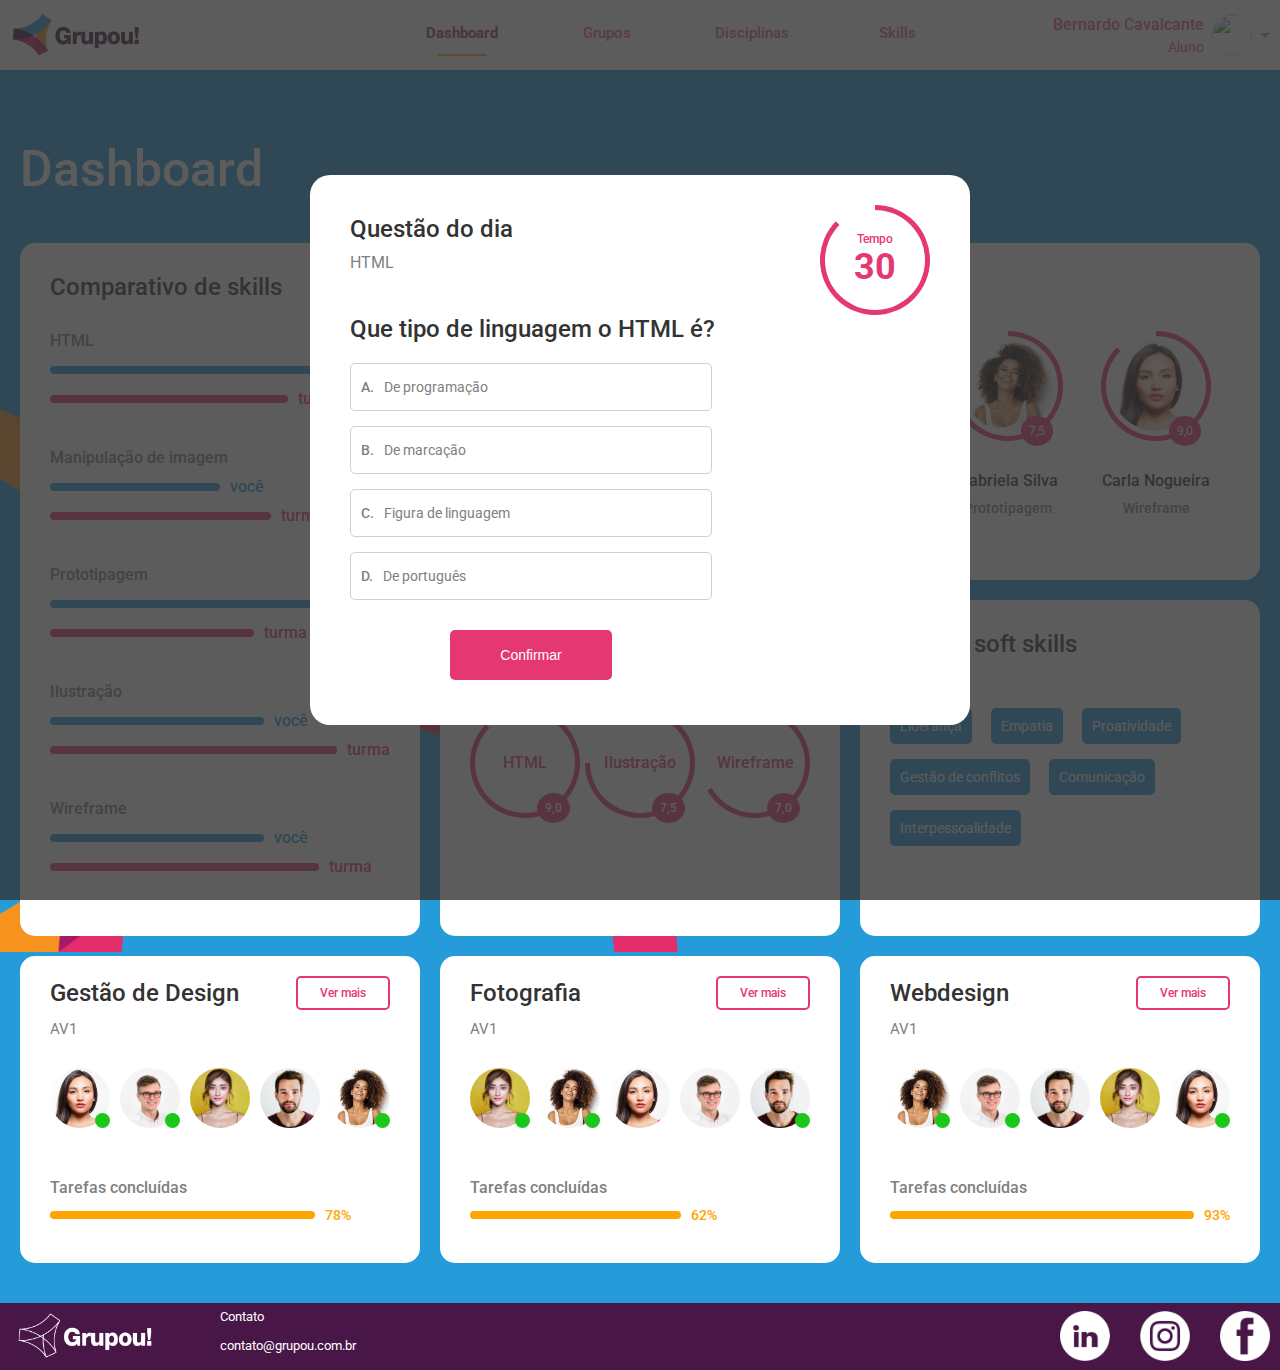
==== commit f8fdef25: "Adiciona estilo geral" ====
--- a/index.html
+++ b/index.html
@@ -73,7 +73,7 @@
                         <a href="#">Grupos</a>
                     </li>
                     <li>
-                        <a href="#">Disciplinas</a>
+                        <a href="disciplinas.html">Disciplinas</a>
                     </li>
                     <li>
                         <a href="#">Skills</a>
--- a/style.css
+++ b/style.css
@@ -6,6 +6,7 @@
 @import 'css/subjects.css';
 @import 'css/score.css';
 @import 'css/modal.css';
+@import 'css/geral.css';
 
 
 
@@ -152,7 +153,7 @@
 }
 
 #content #containerTitle {
-    margin: 70px 0 25px;
+    margin: 70px 10px 25px;
     font-size: 50px;
     font-weight: 500;
     color: #fff;
@@ -412,13 +413,14 @@
     color: #E53772;
 }
 
-#softSkills .skill {
+ul .skill {
     background-color: #259cd9;
     display: inline-block;
     margin: 0 15px 15px 0;
     padding: 10px;
     
     border-radius: 5px;
+    font-size: 14px;
     color: #fff;
 }
 
@@ -427,7 +429,6 @@
 }
 
 #content #containerSubjects {
-    flex: 1;
     display: flex;
     min-height: 300px;
 }
@@ -488,6 +489,12 @@
 }
 
 @media only screen and (min-width:1200px) {
+    .centered {
+        padding: 0px 10px;
+    }
+}
+
+@media only screen and (min-width:1824px) {
     .centered {
         padding: 0px 250px;
     }
